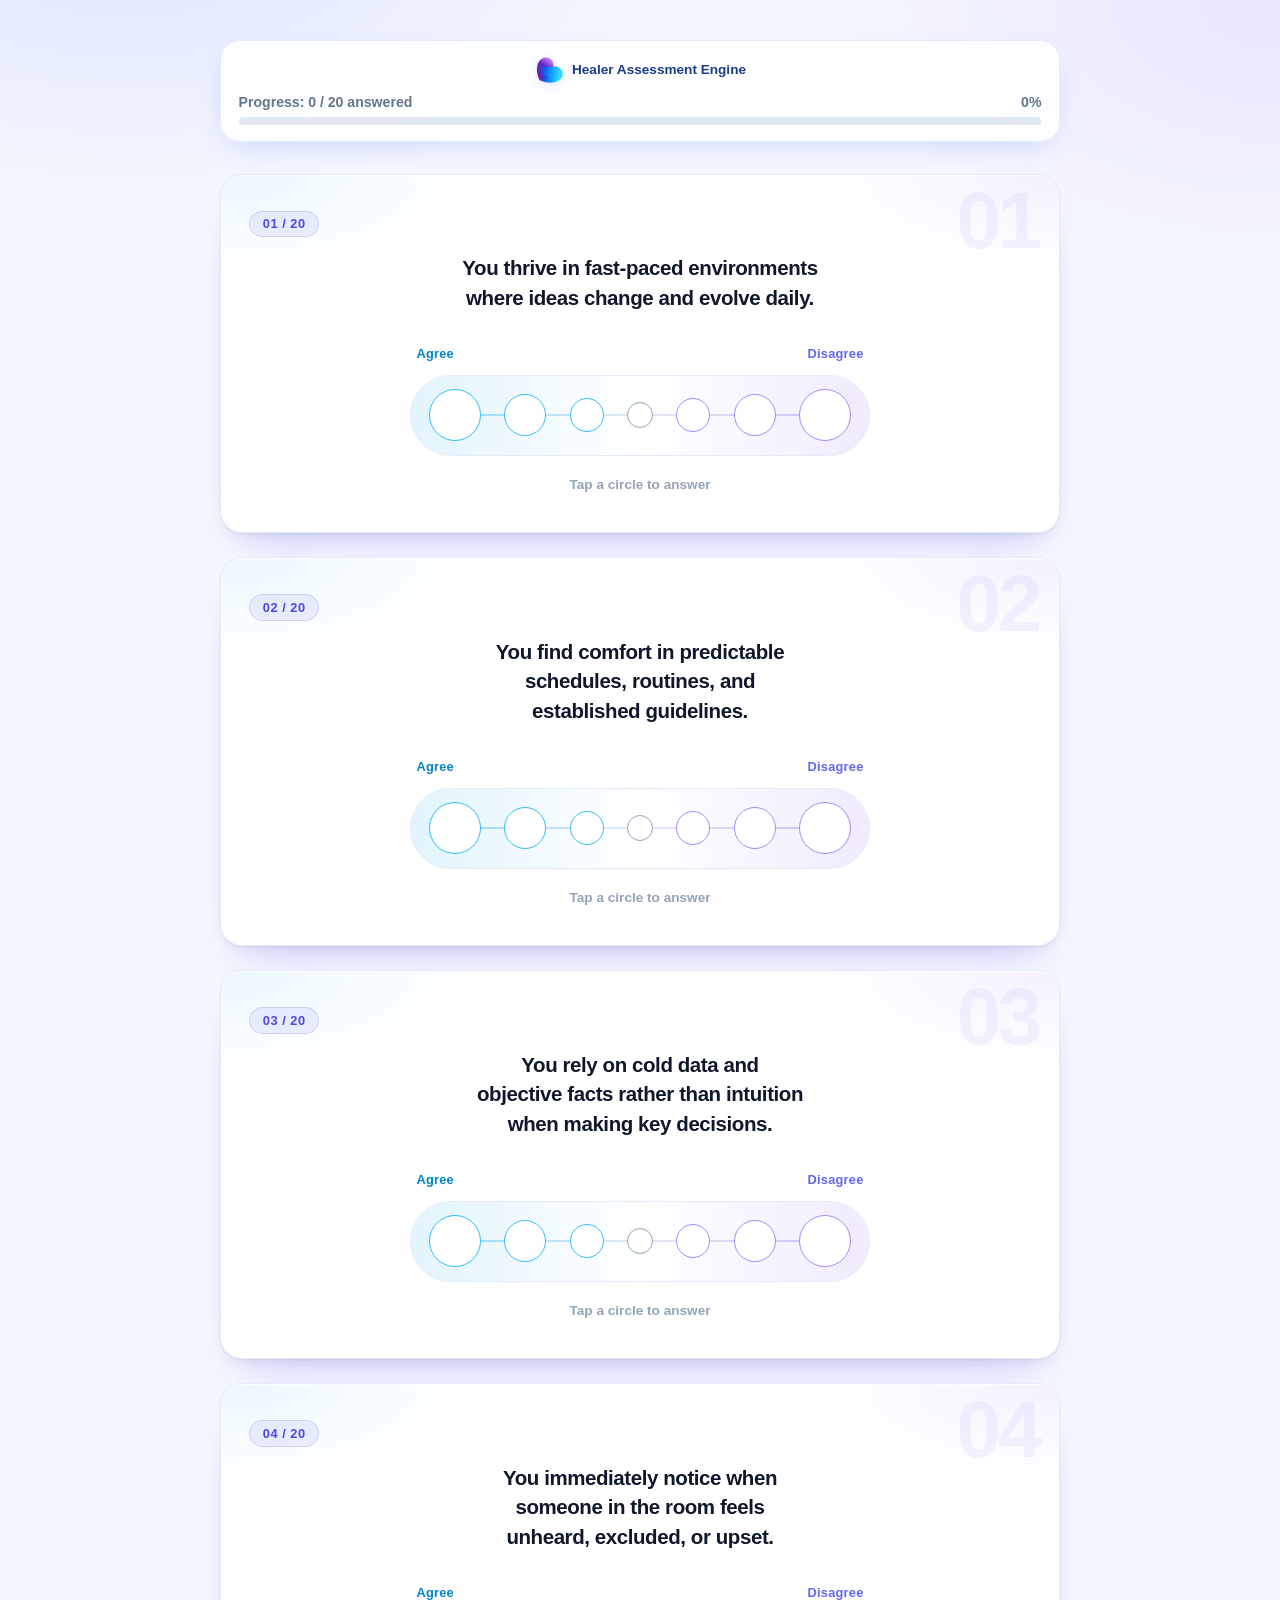
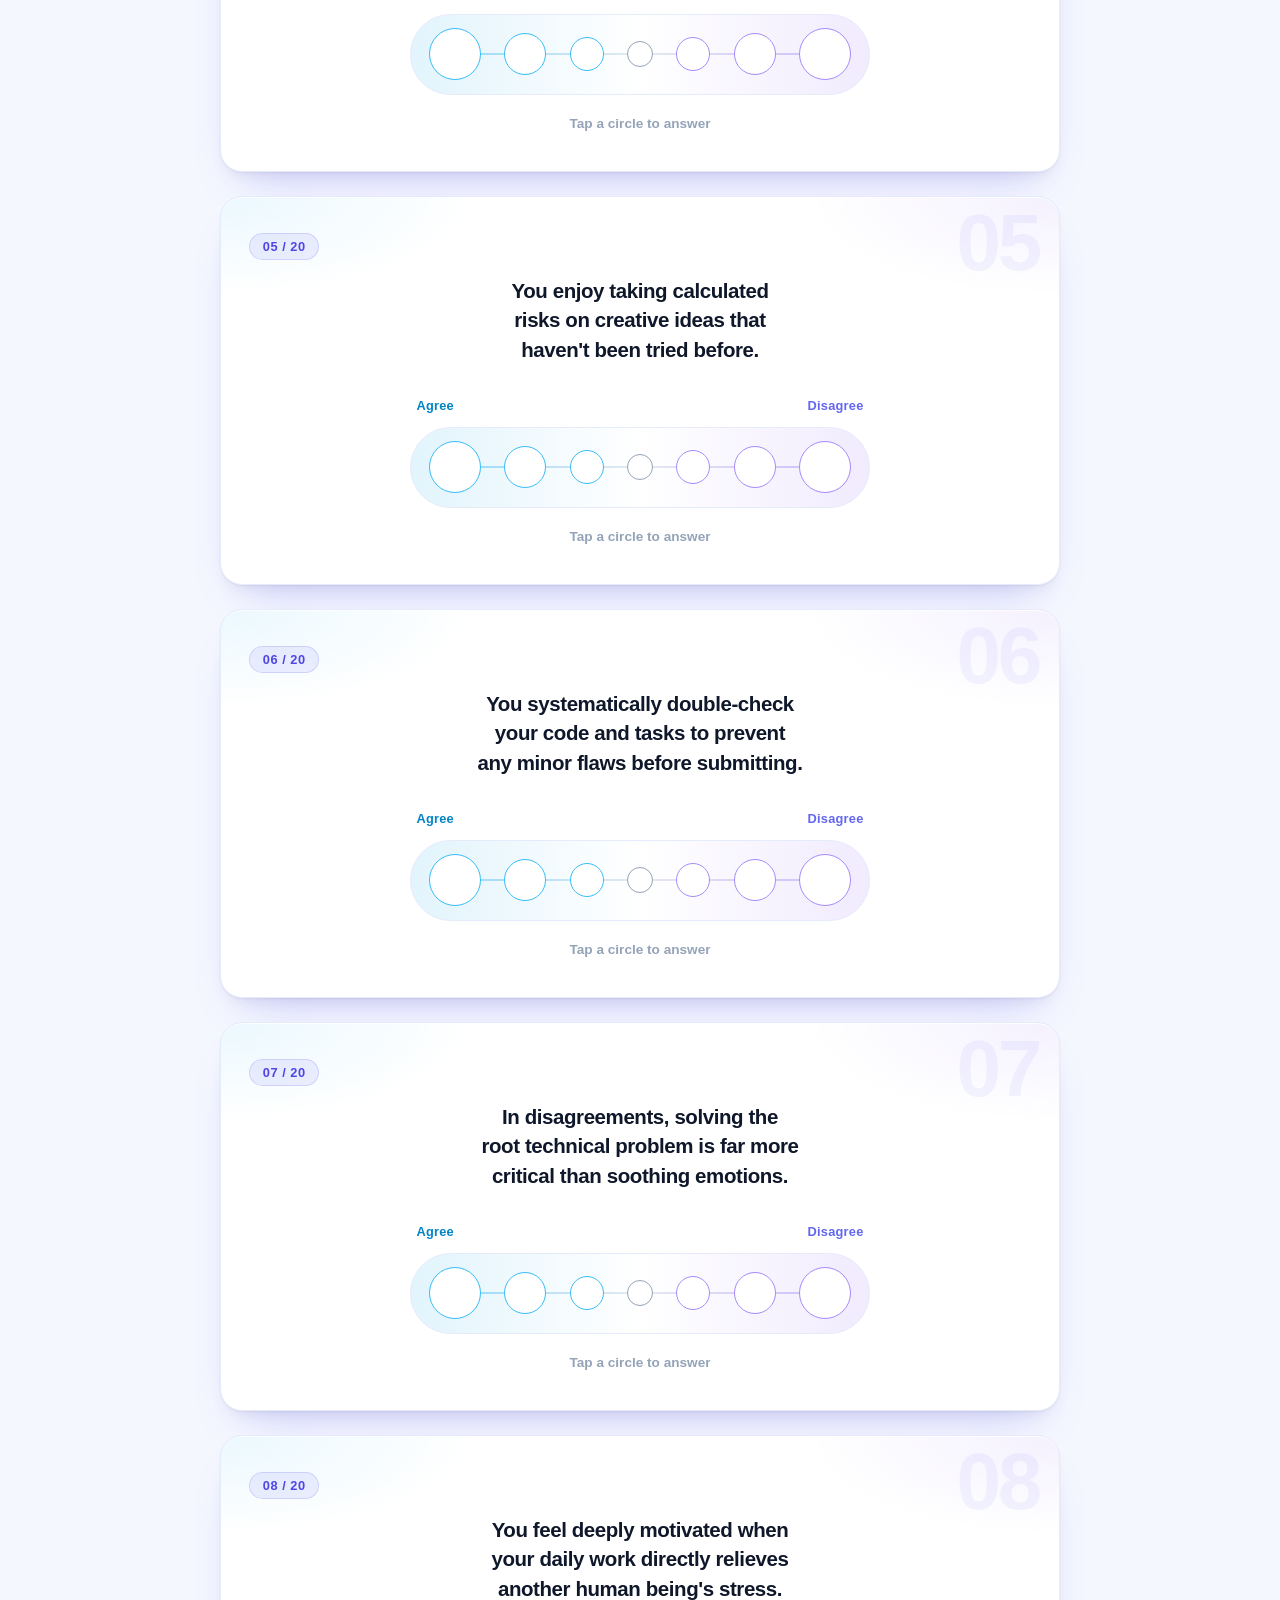
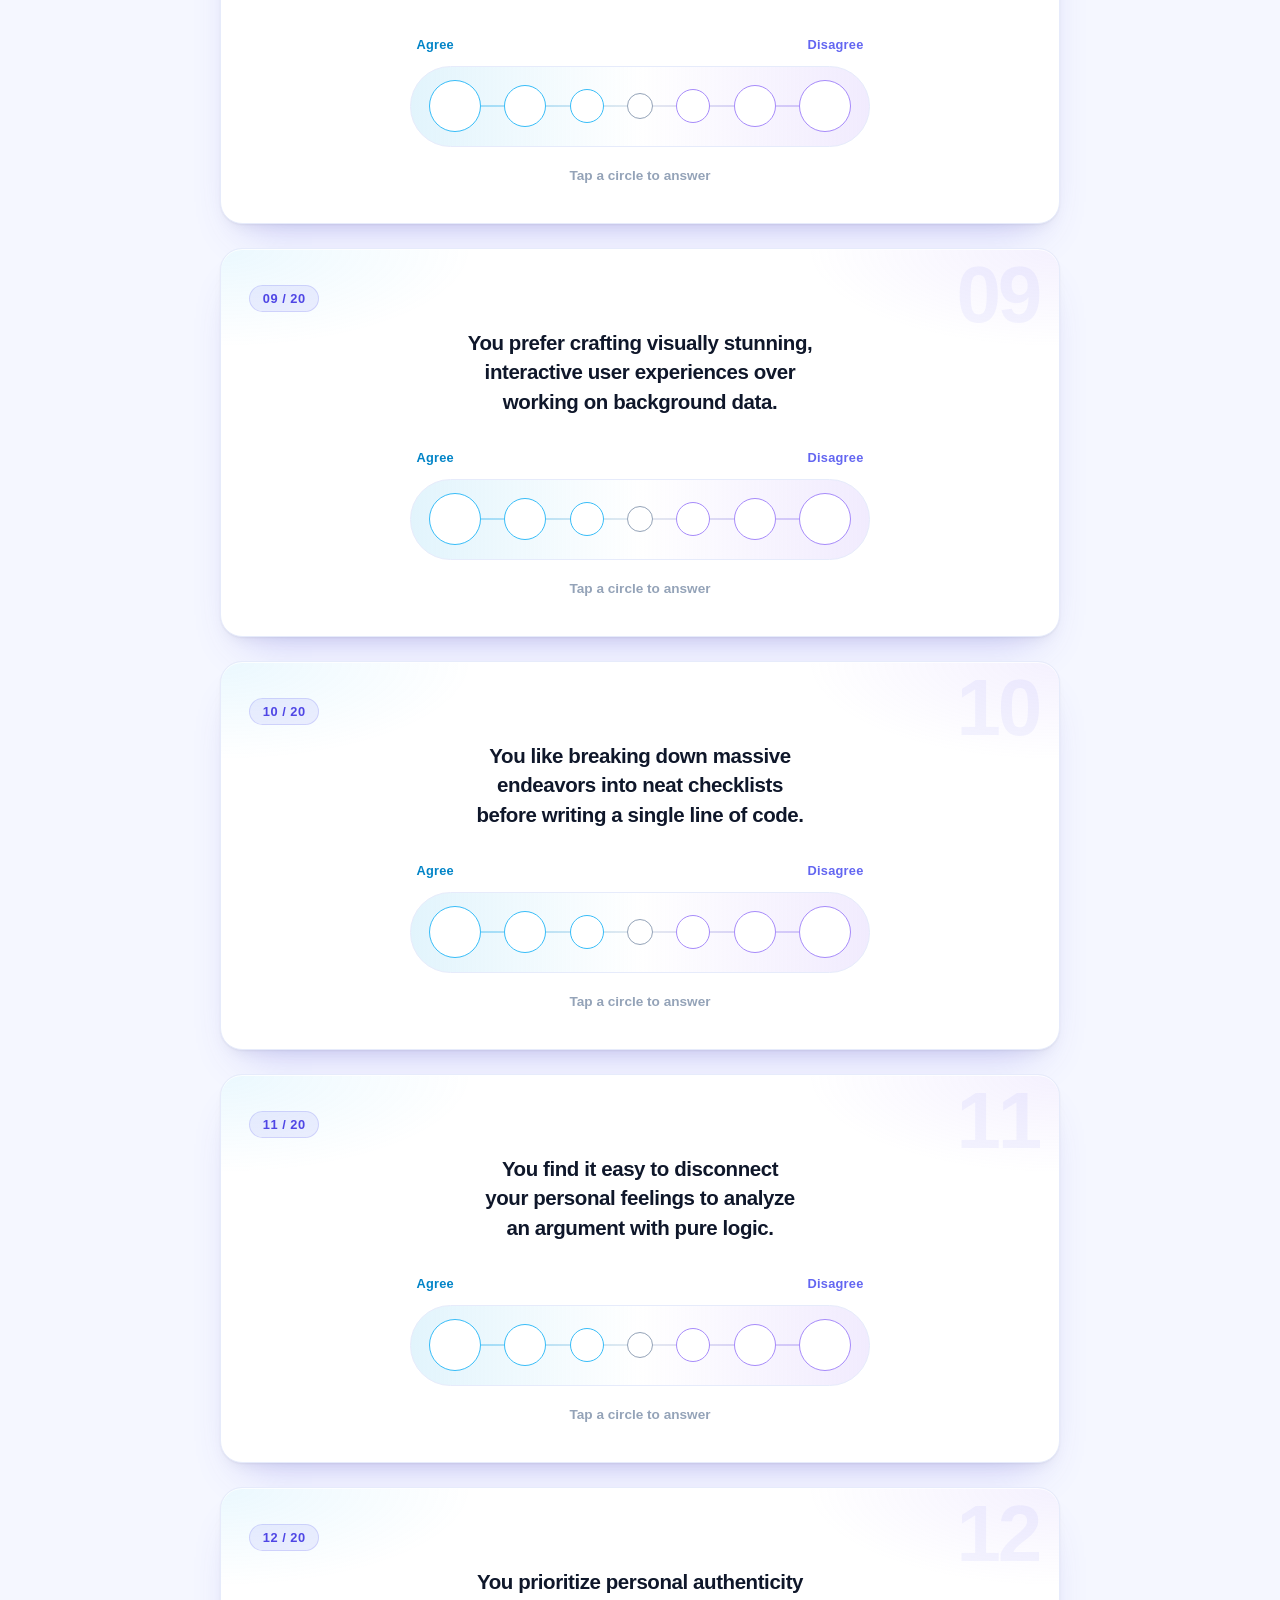
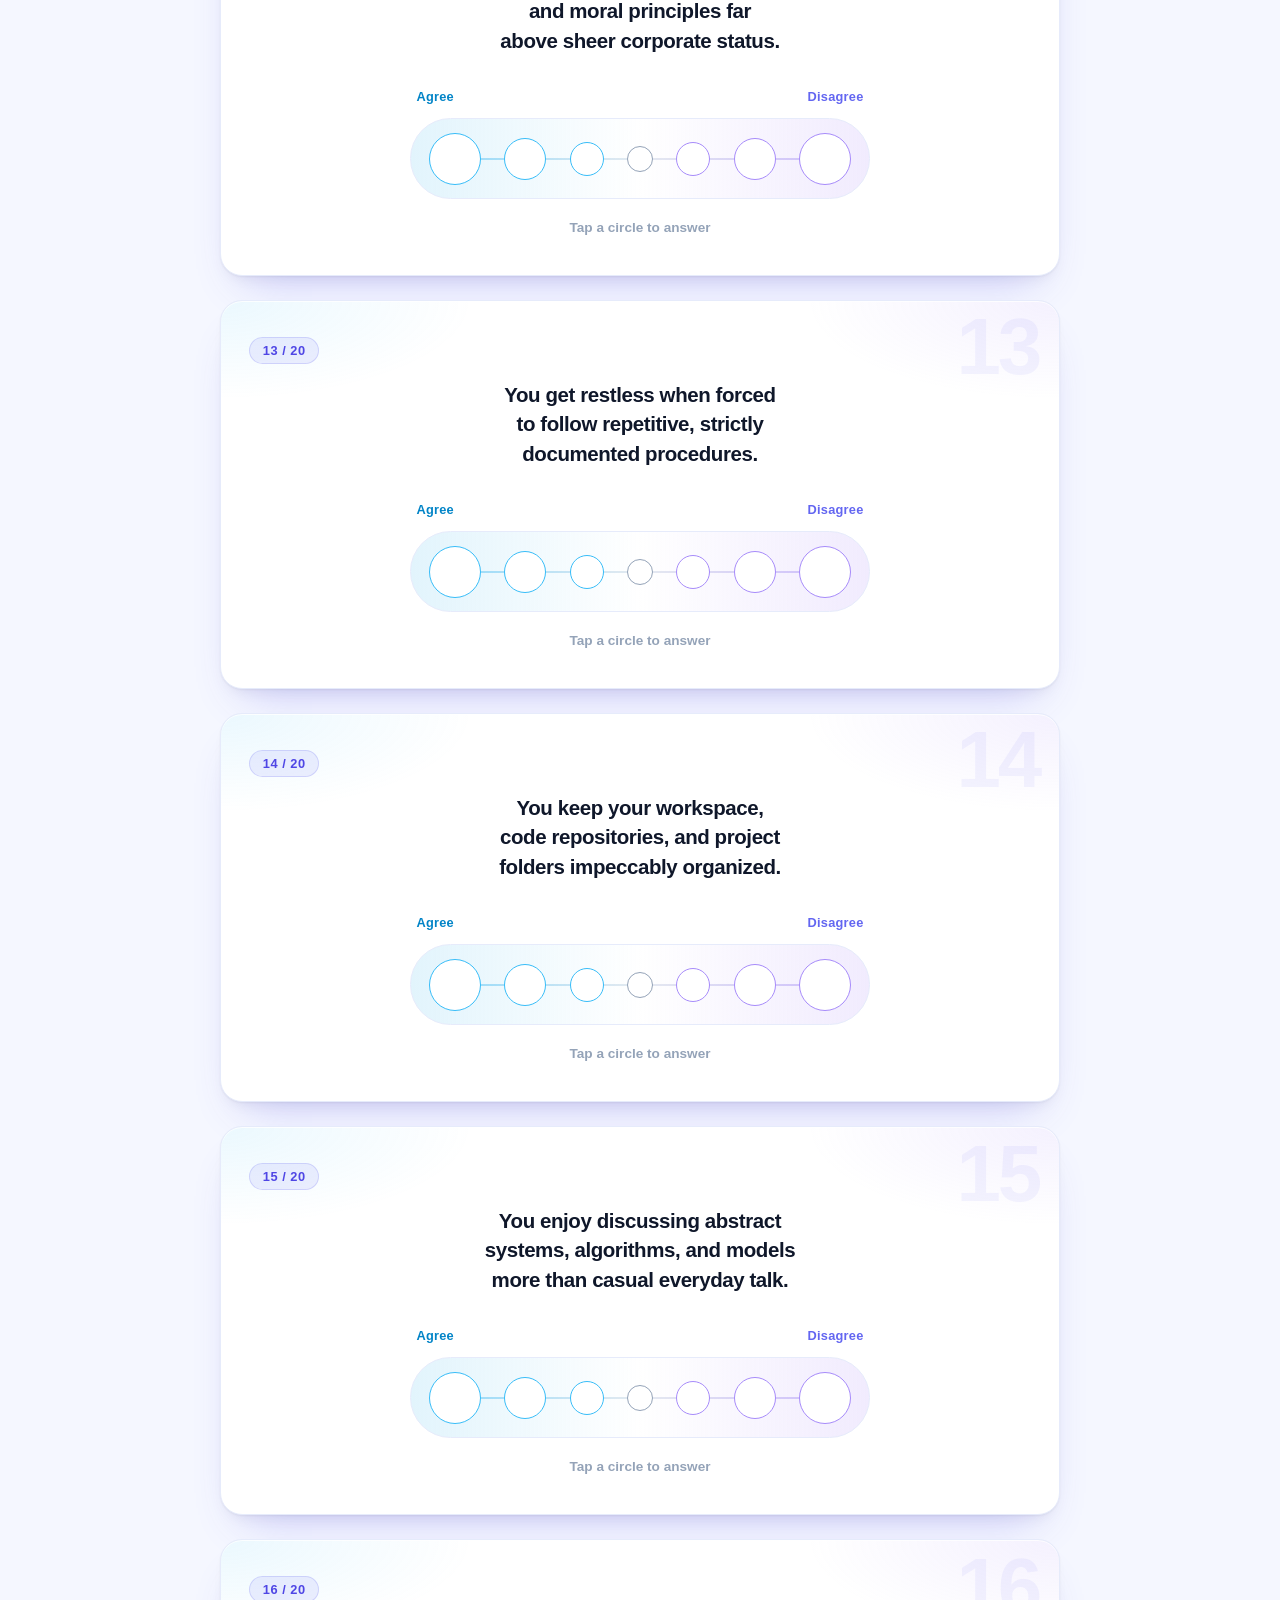
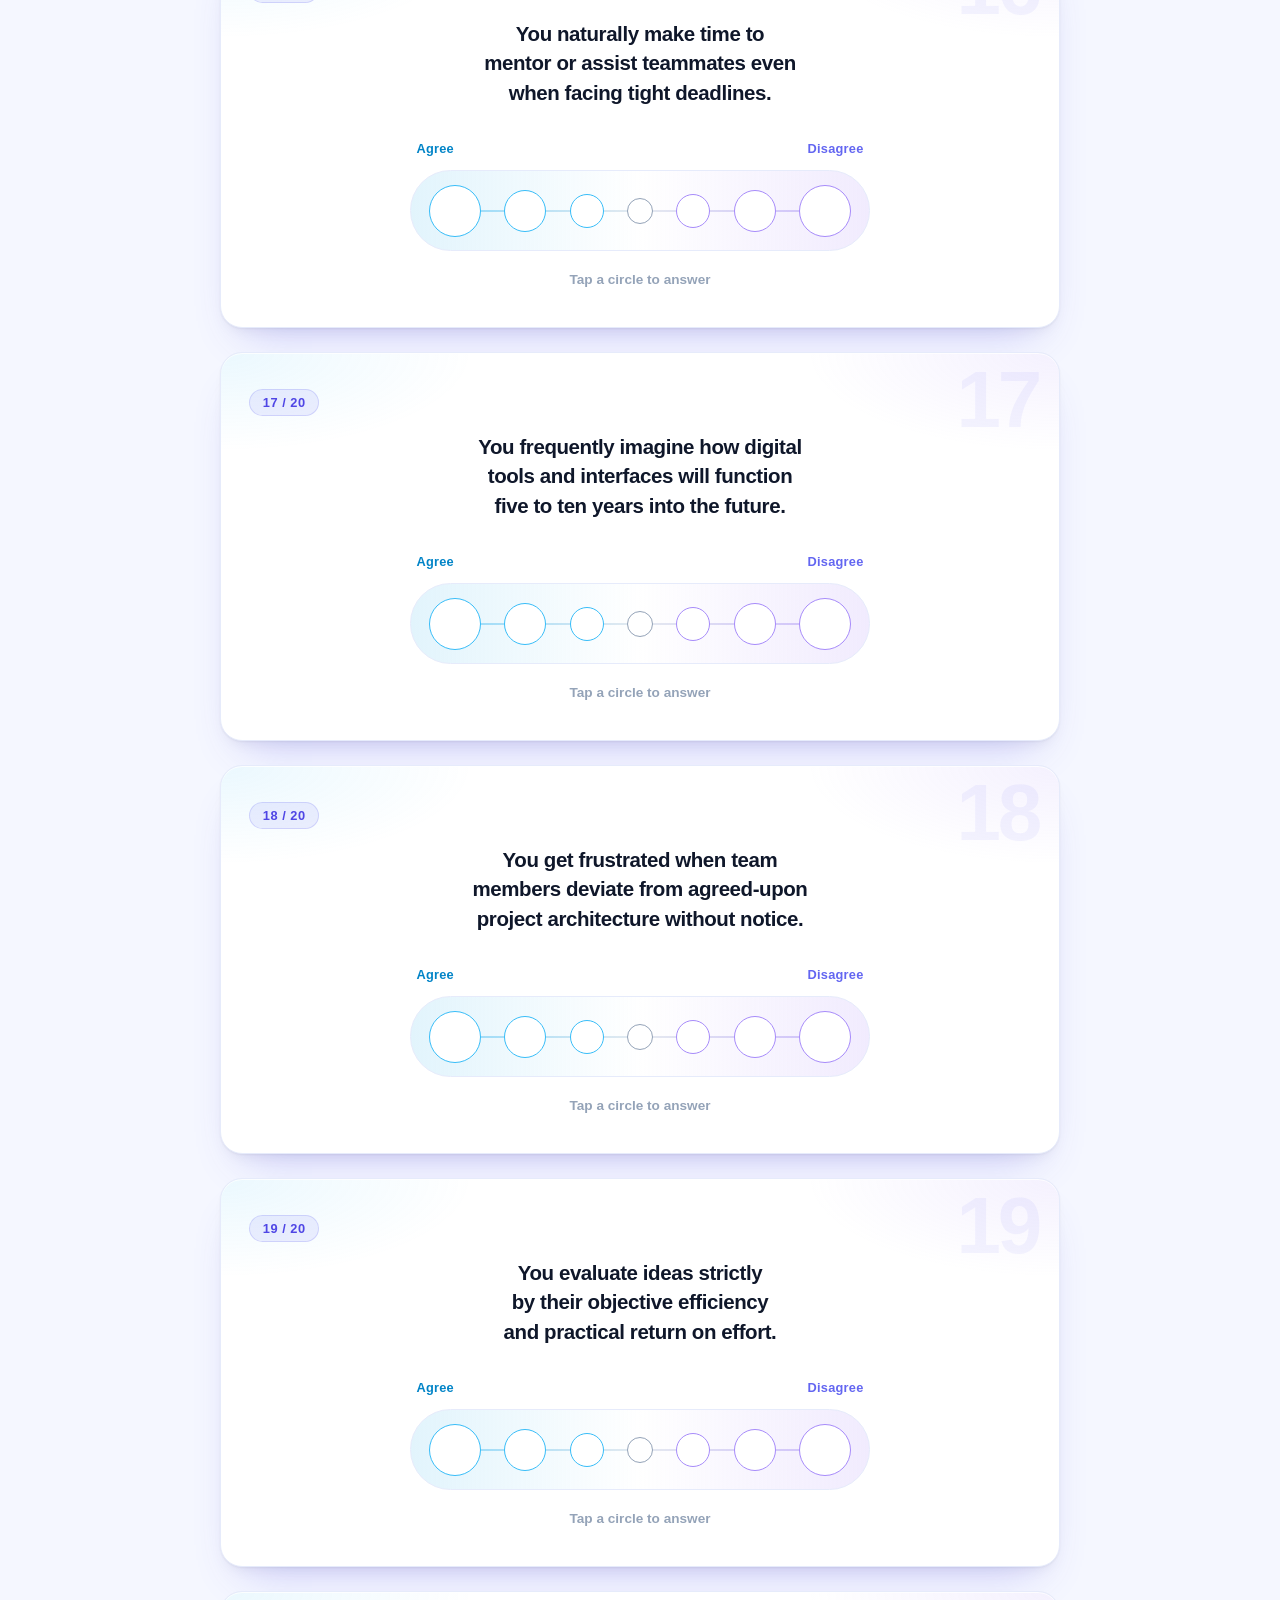
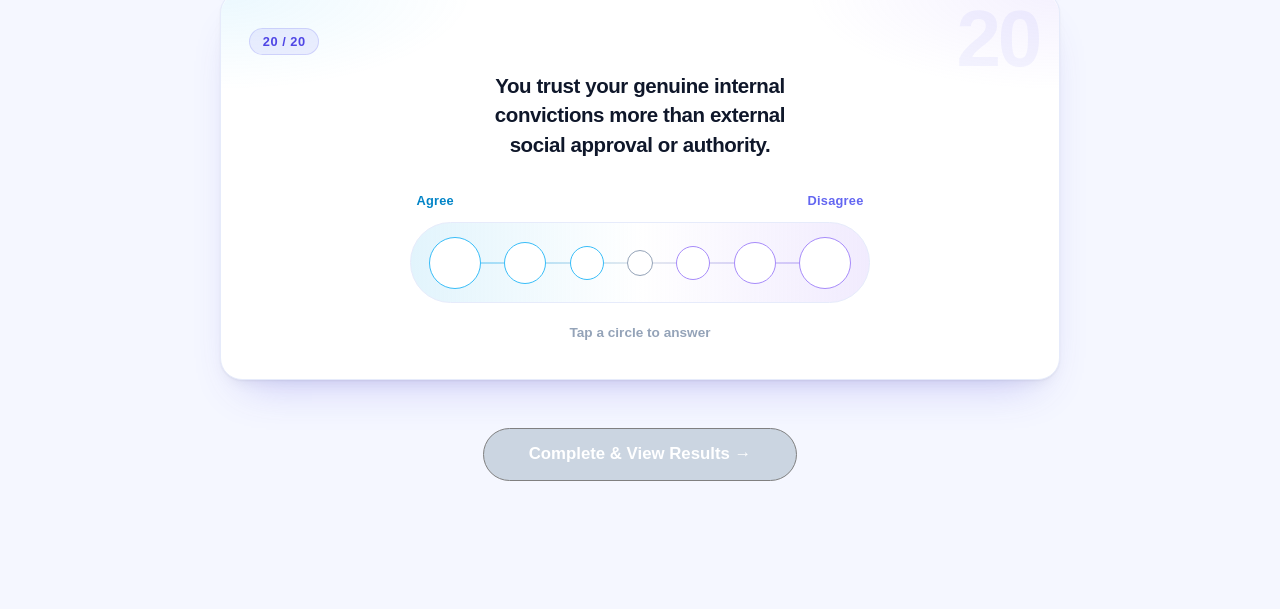
==== personality-test.html @ e291e3f1 "fix: make phase cards responsive on mobile and tablet viewports" ====
<!DOCTYPE html>
<html lang="en">

<head>
  <meta charset="UTF-8" />
  <meta name="viewport" content="width=device-width, initial-scale=1.0" />
  <title>Healer | Personality Assessment Test</title>
  <link rel="stylesheet" href="style.css" />
</head>

<body>

  <!-- ================= QUIZ SCREEN ================= -->
  <main id="quizScreen" class="quiz-container">

    <!-- Sticky Progress Header -->
    <header class="quiz-header">
      <div class="quiz-brand-mini">
        <img src="./images/healer-logo.webp" alt="Healer Logo" class="brand-logo-small" />
        <span>Healer Assessment Engine</span>
      </div>
      <div class="progress-info">
        <span id="progressText">Progress: 0 / 20 answered</span>
        <span id="progressPercent">0%</span>
      </div>
      <div class="progress-bar-track">
        <div id="progressBarFill" class="progress-bar-fill"></div>
      </div>
    </header>

    <!-- Dynamic 20 Questions Container -->
    <section id="questionsContainer" class="questions-list"></section>

    <!-- Submit Action -->
    <div class="quiz-footer">
      <button id="submitQuizBtn" class="btn-start-gradient" disabled>Complete & View Results &rarr;</button>
    </div>
  </main>

  <!-- ================= RESULTS SCREEN ================= -->
  <section id="resultsScreen" class="results-container" style="display: none;">
    <header class="results-header">
      <img src="./images/healer-logo.webp" alt="Healer Logo" class="brand-logo-small" style="margin: 0 auto 0.8rem;" />
      <span class="step-badge">Assessment Complete</span>
      <h1 id="resultTypeTitle" class="result-title">The Innovative Architect</h1>
      <p id="resultTypeTagline" class="result-tagline">Creative, fast-learning, and driven to design innovative digital
        solutions.</p>
    </header>

    <!-- Trait Breakdown Sliders -->
    <div class="results-card">
      <h3 class="card-heading">Core Traits Breakdown</h3>
      <div id="traitsList" class="traits-container"></div>
    </div>

    <!-- Strengths & Weaknesses 2-Column Grid -->
    <div class="profile-grid">
      <div class="results-card">
        <h3 class="card-heading text-success">Key Strengths</h3>
        <ul id="strengthsList" class="detail-list"></ul>
      </div>
      <div class="results-card">
        <h3 class="card-heading text-danger">Growth Areas & Blindspots</h3>
        <ul id="weaknessesList" class="detail-list"></ul>
      </div>
    </div>

    <!-- Career Matches -->
    <div class="results-card highlight-card">
      <h3 class="card-heading">Recommended Careers & Roles</h3>
      <p class="section-desc">Positions where your cognitive style provides the highest competitive advantage:</p>
      <div id="careersGrid" class="careers-grid"></div>
    </div>

    <div class="results-actions">
      <a href="index.html" class="btn-secondary">Take Assessment Again</a>
    </div>
  </section>

  <script src="script.js"></script>
</body>

</html>
---- style.css ----
/* ========================================================
   HEALER PERSONALITY BLUEPRINT - COMPLETE STYLESHEET
   Supports: index.html & personality-test.html
   ======================================================== */

:root {
  /* Exact first two gradient lines from your previous project */
  --primary-gradient: linear-gradient(90deg, #101A31, #3375DB);
  --accent-gradient: linear-gradient(90deg, #7C63F6, #3b82f6);

  /* Hover & Text Tokens */
  --hover-blue: #1d4ed8;
  --text-main: #0f172a;
  --text-body: #475569;
  --text-muted: #64748b;
  --border-light: #e2e8f0;

  /* Background & Accents */
  --body-gradient: linear-gradient(145deg, #edf2fe 0%, #f7f9ff 45%, #e9f0fe 100%);
  --button-gradient: linear-gradient(135deg, #2563eb 0%, #1d4ed8 100%);
  --agree-accent: #0284c7;
  --disagree-accent: #6366f1;
  --neutral-accent: #475569;
}

/* ================= RESET & GLOBAL STYLES ================= */
* {
  box-sizing: border-box;
  margin: 0;
  padding: 0;
  font-family: -apple-system, BlinkMacSystemFont, "Segoe UI", Roboto, Helvetica, Arial, sans-serif;
}

body {
  min-height: 100vh;
  background: var(--body-gradient);
  background-attachment: fixed;
  color: var(--text-main);
  padding: 2.5rem 1rem 5rem;
  overflow-x: hidden;
}

/* ================= BRAND LOGO ORBS & LABELS ================= */
.brand-header {
  margin-bottom: 1.2rem;
  display: flex;
  flex-direction: column;
  align-items: center;
}

/* ================= BRAND LOGO IMAGES ================= */
.brand-logo {
  width: 55px;
  height: 55px;
  max-width: 55px;
  max-height: 55px;
  object-fit: contain;
  display: block;
  margin: 0 auto 0.6rem;
  filter: drop-shadow(0 4px 10px rgba(37, 99, 235, 0.2));
}

.brand-logo-small {
  width: 30px;
  height: 30px;
  max-width: 30px;
  max-height: 30px;
  object-fit: contain;
  display: block;
  filter: drop-shadow(0 2px 6px rgba(37, 99, 235, 0.15));
}

.brand-title {
  font-size: 25px;
  font-weight: 700;
  color: #706CF6;
  letter-spacing: -0.02em;
  margin-bottom: 0.3rem;
}

.kicker-divider {
  display: flex;
  align-items: center;
  justify-content: center;
  gap: 0.8rem;
  width: 100%;
  max-width: 340px;
}

.kicker-divider .line {
  height: 1px;
  flex: 1;
  background: #cbd5e1;
}

.kicker-text {
  font-size: 13px;
  font-weight: 500;
  letter-spacing: 0.12em;
  color: var(--text-muted);
}

.step-badge {
  font-size: 0.72rem;
  font-weight: 600;
  color: var(--primary-blue);
  background: #eff6ff;
  padding: 0.25rem 0.65rem;
  border-radius: 999px;
  border: 1px solid #dbeafe;
  text-transform: uppercase;
}

/* ================= 1. INDEX.HTML - HERO SECTION ================= */
.hero-container {
  max-width: 920px;
  margin: 0 auto;
  text-align: center;
}

.hero-heading {
  font-size: clamp(2rem, 3.8vw, 3.2rem);
  font-weight: 700;
  letter-spacing: -0.025em;
  line-height: 1.2;
  margin: 1rem 0 0.8rem;
  margin-top: 50px;
  /* Applies #101A31 to #3375DB text gradient */
  background: var(--primary-gradient);
  -webkit-background-clip: text;
  background-clip: text;
  -webkit-text-fill-color: transparent;
}

.hero-subtitle {
  font-size: 20px;
  color: var(--text-muted);
  max-width: 660px;
  margin: 0 auto 3rem;
  line-height: 1.6;
}

/* ================= 1. INDEX.HTML - PHASE 1, 2, 3 CARDS (PREMIUM) ================= */
.steps-grid {
  display: grid;
  /* Automatically fits 3 on laptop, 2 on tablet, and 1 on mobile */
  grid-template-columns: repeat(auto-fit, minmax(260px, 1fr));
  gap: 1.5rem;
  text-align: left;
  margin-bottom: 3.5rem;
}

.step-card {
  --a1: #38bdf8;
  --a2: #2563eb;
  --glow: 37, 99, 235;
  position: relative;
  overflow: hidden;
  background:
    radial-gradient(260px 120px at 0% 0%, rgba(var(--glow), .09), transparent 70%),
    #ffffff;
  border: 1px solid #e6ebfb;
  border-radius: 22px;
  padding: 1.9rem 1.6rem 1.8rem;
  box-shadow:
    inset 0 1px 0 rgba(255, 255, 255, .8),
    0 1px 2px rgba(15, 23, 42, .05),
    0 18px 36px -22px rgba(var(--glow), .45);
  transition: transform .35s ease, box-shadow .35s ease, border-color .35s ease;
}

.step-card:nth-child(2) {
  --a1: #6366f1;
  --a2: #7c3aed;
  --glow: 99, 102, 241;
}

.step-card:nth-child(3) {
  --a1: #7c3aed;
  --a2: #06b6d4;
  --glow: 124, 58, 237;
}

.step-card:hover {
  transform: translateY(-6px);
  box-shadow:
    inset 0 1px 0 rgba(255, 255, 255, .8),
    0 2px 4px rgba(15, 23, 42, .05),
    0 28px 48px -22px rgba(var(--glow), .55);
}

.step-header {
  display: flex;
  align-items: center;
  justify-content: space-between;
  margin-bottom: 1.5rem;
}

.step-card .step-badge {
  color: var(--a2);
  background: rgba(var(--glow), .08);
  border: 1px solid rgba(var(--glow), .2);
  letter-spacing: .06em;
}

.step-icon {
  width: 42px;
  height: 42px;
  border-radius: 13px;
  display: grid;
  place-items: center;
  color: #fff;
  background: linear-gradient(135deg, var(--a1), var(--a2));
  box-shadow: 0 10px 18px -8px rgba(var(--glow), .65);
}

.step-icon svg {
  width: 20px;
  height: 20px;
  fill: none;
  stroke: currentColor;
  stroke-width: 1.9;
  stroke-linecap: round;
  stroke-linejoin: round;
}

.step-card h3 {
  font-size: 1.2rem;
  font-weight: 700;
  letter-spacing: -.02em;
  color: #0f172a;
  margin-bottom: .55rem;
}

.step-card p {
  font-size: .92rem;
  color: var(--text-muted);
  line-height: 1.6;
  max-width: 28ch;
}

@media (prefers-reduced-motion: reduce) {
  .step-card {
    transition: none;
  }
}

/* ========================================================
   RESPONSIVE FIX FOR PHASE CARDS ON MOBILE & TABLETS
   ======================================================== */
@media (max-width: 768px) {
  .steps-grid {
    grid-template-columns: 1fr;
    /* Stacks cards into 1 clean vertical column */
    gap: 1.25rem;
    margin-bottom: 2.5rem;
  }

  .step-card {
    padding: 1.5rem 1.4rem;
    border-radius: 18px;
  }

  .step-card p {
    max-width: 100%;
    /* Removes the narrow 28ch limit so text wraps naturally */
    font-size: 0.9rem;
  }
}

/* ================= 1. INDEX.HTML - NAME INPUT & START BUTTON ================= */
.input-action-card {
  max-width: 420px;
  margin: 0 auto;
  display: flex;
  flex-direction: column;
  align-items: center;
  gap: 0.85rem;
}

.input-label {
  font-size: 15px;
  font-weight: 600;
  letter-spacing: 0.08em;
  color: #8B5CF6;
  text-transform: uppercase;
}

.name-input {
  width: 100%;
  padding: 0.85rem 1.4rem;
  font-size: 1rem;
  color: #0f172a;
  background: #F9F9FF;
  border: 2px solid #E2E8F0;
  border-radius: 18px;
  text-align: center;
  outline: none;
  transition: all 0.2s ease;
  box-shadow: 0 2px 8px rgba(0, 0, 0, 0.02);
}

.name-input:focus {
  border-color: rgb(19, 148, 253);
  background: #ffffff;
  box-shadow: 0 0 0 3px rgba(37, 99, 235, 0.15);
}

/* ================= COMMON BUTTON STYLES ================= */
.btn-start-gradient {
  background: var(--accent-gradient);
  color: #ffffff;
  border: 1px solid gray;
  border-radius: 999px;
  padding: 0.95rem 2.8rem;
  font-size: 1.05rem;
  font-weight: 700;
  cursor: pointer;
  box-shadow: 0 4px 16px rgba(37, 99, 235, 0.3);
  transition: all 0.2s ease;
}

.btn-start-gradient:hover:not(:disabled) {
  transform: translateY(-2px);
  box-shadow: 0 8px 22px rgba(37, 99, 235, 0.4);
}

.btn-start-gradient:disabled {
  background: #cbd5e1;
  cursor: not-allowed;
  box-shadow: none;
}

.btn-secondary {
  display: inline-block;
  text-decoration: none;
  background: transparent;
  border: 2px solid #cbd5e1;
  color: var(--text-muted);
  border-radius: 999px;
  padding: 0.8rem 2.2rem;
  font-size: 0.95rem;
  font-weight: 600;
  cursor: pointer;
  transition: all 0.2s ease;
}

.btn-secondary:hover {
  border-color: var(--text-main);
  color: var(--text-main);
}

/* ================= 2. PERSONALITY-TEST.HTML - QUIZ VIEW ================= */
body {
  background:
    radial-gradient(900px 500px at 10% -10%, rgba(99, 140, 255, .16), transparent 60%),
    radial-gradient(800px 500px at 100% 0%, rgba(167, 139, 250, .16), transparent 55%),
    #f5f7ff;
  background-attachment: fixed;
}

.quiz-container {
  max-width: 840px;
  margin: 0 auto;
}

/* floating progress bar */
.quiz-header {
  position: sticky;
  top: 10px;
  z-index: 20;
  padding: .85rem 1.1rem 1rem;
  background: rgba(255, 255, 255, .85);
  backdrop-filter: blur(14px);
  -webkit-backdrop-filter: blur(14px);
  border: 1px solid #e6ebfb;
  border-radius: 20px;
  box-shadow: 0 10px 30px -12px rgba(37, 99, 235, .28);
}

.quiz-brand-mini {
  display: flex;
  align-items: center;
  justify-content: center;
  gap: .5rem;
  font-size: .85rem;
  font-weight: 700;
  color: #1e3a8a;
  margin-bottom: .6rem;
}

.progress-info {
  display: flex;
  justify-content: space-between;
  font-size: .88rem;
  font-weight: 600;
  color: var(--text-muted);
  margin-bottom: .4rem;
}

.progress-bar-track {
  width: 100%;
  height: 8px;
  background: #e2e8f0;
  border-radius: 999px;
  overflow: hidden;
}

.progress-bar-fill {
  height: 100%;
  width: 0%;
  background: linear-gradient(90deg, #38bdf8, #6366f1, #a78bfa);
  transition: width .3s ease;
}

.questions-list {
  display: flex;
  flex-direction: column;
  gap: 1.5rem;
  margin: 2rem 0;
  counter-reset: qn;
}

/* ---------- question card ---------- */
.question-item {
  counter-increment: qn;
  position: relative;
  background:
    radial-gradient(360px 140px at 0% 0%, rgba(56, 189, 248, .10), transparent 70%),
    radial-gradient(360px 140px at 100% 0%, rgba(167, 139, 250, .12), transparent 70%),
    #fff;
  border: 1px solid #e6ebfb;
  border-radius: 22px;
  padding: 2.25rem 1.75rem 2rem;
  box-shadow:
    inset 0 1px 0 rgba(255, 255, 255, .8),
    0 1px 2px rgba(15, 23, 42, .05),
    0 8px 16px -8px rgba(15, 23, 42, .08),
    0 24px 44px -24px rgba(79, 70, 229, .32);
  transition: border-color .3s, box-shadow .3s;
  animation: cardIn .5s ease backwards;
  animation-delay: calc(var(--i, 0) * 50ms);
}

@keyframes cardIn {
  from {
    opacity: 0;
    transform: translateY(14px);
  }

  to {
    opacity: 1;
    transform: translateY(0);
  }
}

.question-item>* {
  position: relative;
  z-index: 1;
}

/* big number on the right */
.question-item::after {
  content: counter(qn, decimal-leading-zero);
  position: absolute;
  right: 1.25rem;
  top: .4rem;
  font-size: 5rem;
  font-weight: 800;
  letter-spacing: -.04em;
  line-height: 1;
  color: rgba(99, 102, 241, .07);
  pointer-events: none;
  z-index: 0;
  transition: color .3s;
}

/* answered: full border + big number change colour */
.question-item.answered {
  border-color: #8b9cf0;
  box-shadow:
    inset 0 1px 0 rgba(255, 255, 255, .8),
    0 0 0 4px rgba(99, 102, 241, .08),
    0 8px 16px -8px rgba(15, 23, 42, .08),
    0 24px 44px -24px rgba(79, 70, 229, .45);
}

.question-item.answered::after {
  color: rgba(99, 102, 241, .3);
}

.q-top {
  display: flex;
  align-items: center;
  margin-bottom: 1rem;
}

.q-num {
  font-size: .8rem;
  font-weight: 600;
  letter-spacing: .04em;
  color: #4f46e5;
  background: rgba(99, 102, 241, .10);
  border: 1px solid rgba(99, 102, 241, .2);
  padding: .3rem .8rem;
  border-radius: 999px;
}

.q-num b {
  font-weight: 800;
}

.statement-text {
  font-size: 1.28rem;
  font-weight: 650;
  letter-spacing: -.02em;
  line-height: 1.45;
  text-align: center;
  color: #0f172a;
  max-width: 32ch;
  margin: 0 auto 2.1rem;
  text-wrap: balance;
}

/* ---------- scale ---------- */
.rating-spectrum-wrapper {
  display: flex;
  flex-direction: column;
  align-items: center;
  gap: .85rem;
  width: 100%;
  max-width: 460px;
  margin: 0 auto;
}

.spectrum-labels {
  display: flex;
  justify-content: space-between;
  width: 100%;
  padding: 0 .4rem;
  font-size: .8rem;
  font-weight: 700;
  letter-spacing: .02em;
}

.lbl-agree {
  color: var(--agree-accent);
}

.lbl-disagree {
  color: var(--disagree-accent);
}

.spectrum-track {
  --s3: 52px;
  --s2: 42px;
  --s1: 34px;
  --s0: 26px;
  position: relative;
  width: 100%;
  display: flex;
  align-items: center;
  justify-content: space-between;
  padding: .85rem 1.1rem;
  border-radius: 999px;
  background: linear-gradient(90deg, rgba(14, 165, 233, .12), rgba(255, 255, 255, .8) 50%, rgba(139, 92, 246, .12));
  border: 1px solid #e6ebfb;
}

.spectrum-track::before {
  content: "";
  position: absolute;
  left: 1.6rem;
  right: 1.6rem;
  top: 50%;
  height: 2px;
  transform: translateY(-50%);
  border-radius: 2px;
  background: linear-gradient(90deg, #38bdf8, #cbd5e1 50%, #a78bfa);
  opacity: .5;
}

/* ---------- circles ---------- */
.rating-chip {
  --ring: #94a3b8;
  --f1: #64748b;
  --f2: #475569;
  --glow: 100, 116, 139;
  position: relative;
  z-index: 1;
  flex: none;
  display: grid;
  place-items: center;
  padding: 0;
  border-radius: 50%;
  border: 1.5px solid var(--ring);
  background: #fff;
  cursor: pointer;
  touch-action: manipulation;
  -webkit-tap-highlight-color: transparent;
  transition: transform .25s cubic-bezier(.3, 1.4, .5, 1), box-shadow .25s, border-color .25s;
}

.rating-chip.chip-agree {
  --ring: #38bdf8;
  --f1: #0ea5e9;
  --f2: #2563eb;
  --glow: 14, 165, 233;
}

.rating-chip.chip-disagree {
  --ring: #a78bfa;
  --f1: #8b5cf6;
  --f2: #6d28d9;
  --glow: 139, 92, 246;
}

.rating-chip[data-level="3"] {
  width: var(--s3);
  height: var(--s3);
}

.rating-chip[data-level="2"] {
  width: var(--s2);
  height: var(--s2);
}

.rating-chip[data-level="1"] {
  width: var(--s1);
  height: var(--s1);
}

.rating-chip[data-level="0"] {
  width: var(--s0);
  height: var(--s0);
}

@media (hover: hover) {
  .rating-chip:hover:not(.active) {
    transform: scale(1.06);
    box-shadow: 0 0 0 4px rgba(var(--glow), .12);
  }
}

.rating-chip:active {
  transform: scale(.95);
}

/* colour fill layer */
.rating-chip::before {
  content: "";
  position: absolute;
  inset: -1.5px;
  border-radius: 50%;
  background: linear-gradient(135deg, var(--f1), var(--f2));
  opacity: 0;
  transform: scale(.4);
  transition: transform .3s cubic-bezier(.3, 1.4, .5, 1), opacity .2s;
}

.rating-chip.active {
  border-color: transparent;
  transform: scale(1.08);
  box-shadow:
    0 0 0 3px #fff,
    0 0 0 5px rgba(var(--glow), .55),
    0 10px 20px -4px rgba(var(--glow), .5);
}

.rating-chip.active::before {
  opacity: 1;
  transform: scale(1);
}

/* tick inside the chosen circle */
.chip-core {
  position: relative;
  z-index: 1;
  width: 42%;
  height: 22%;
  margin-top: -10%;
  border-left: 2.5px solid #fff;
  border-bottom: 2.5px solid #fff;
  transform: rotate(-45deg) scale(0);
  transition: transform .25s cubic-bezier(.3, 1.5, .5, 1);
}

.rating-chip.active .chip-core {
  transform: rotate(-45deg) scale(1);
}

.rating-chip:focus-visible {
  outline: 3px solid #7c3aed;
  outline-offset: 3px;
}

/* answer pill */
.scale-readout {
  min-height: 1.9rem;
  display: flex;
  align-items: center;
  padding: 0 .95rem;
  border-radius: 999px;
  font-size: .85rem;
  font-weight: 700;
  color: #94a3b8;
  transition: color .2s, background .2s;
}

.scale-readout[data-tone="agree"] {
  color: var(--agree-accent);
  background: rgba(14, 165, 233, .12);
}

.scale-readout[data-tone="disagree"] {
  color: var(--disagree-accent);
  background: rgba(139, 92, 246, .12);
}

.scale-readout[data-tone="neutral"] {
  color: var(--neutral-accent);
  background: rgba(100, 116, 139, .14);
}

.quiz-footer {
  text-align: center;
  margin: 3rem 0;
}

@media (prefers-reduced-motion: reduce) {

  .question-item,
  .rating-chip,
  .rating-chip::before,
  .chip-core {
    animation: none;
    transition: none;
  }
}

/* ================= 3. RESULTS DASHBOARD STYLES ================= */
.results-container {
  max-width: 860px;
  margin: 0 auto;
  animation: fadeIn .4s ease forwards;
}

@keyframes fadeIn {
  from {
    opacity: 0;
    transform: translateY(12px);
  }

  to {
    opacity: 1;
    transform: translateY(0);
  }
}

/* ---------- header ---------- */
.results-header {
  text-align: center;
  margin-bottom: 2.25rem;
}

.results-header .brand-logo-orb-small {
  width: 40px;
  height: 40px;
  margin: 0 auto .9rem;
  box-shadow: 0 10px 24px -6px rgba(99, 102, 241, .5);
}

.results-header .step-badge {
  color: #4f46e5;
  background: rgba(99, 102, 241, .10);
  border: 1px solid rgba(99, 102, 241, .2);
  letter-spacing: .06em;
}

.result-title {
  font-size: clamp(1.8rem, 5vw, 2.6rem);
  font-weight: 800;
  letter-spacing: -.03em;
  line-height: 1.15;
  margin: 1rem 0 .6rem;
  background: var(--primary-gradient);
  -webkit-background-clip: text;
  background-clip: text;
  -webkit-text-fill-color: transparent;
  text-wrap: balance;
}

.result-tagline {
  font-size: 1.05rem;
  line-height: 1.6;
  color: var(--text-muted);
  max-width: 560px;
  margin: 0 auto;
  text-wrap: balance;
}

/* ---------- cards ---------- */
.results-card {
  position: relative;
  background:
    radial-gradient(360px 140px at 0% 0%, rgba(56, 189, 248, .10), transparent 70%),
    radial-gradient(360px 140px at 100% 0%, rgba(167, 139, 250, .12), transparent 70%),
    #fff;
  border: 1px solid #e6ebfb;
  border-radius: 22px;
  padding: 2rem 1.75rem;
  margin-bottom: 1.5rem;
  box-shadow:
    inset 0 1px 0 rgba(255, 255, 255, .8),
    0 1px 2px rgba(15, 23, 42, .05),
    0 8px 16px -8px rgba(15, 23, 42, .08),
    0 24px 44px -24px rgba(79, 70, 229, .32);
}

.highlight-card {
  border-color: #c9d2f7;
}

.card-heading {
  display: flex;
  align-items: center;
  gap: .65rem;
  font-size: 1.15rem;
  font-weight: 700;
  letter-spacing: -.01em;
  color: #0f172a;
  margin-bottom: 1.3rem;
}

.card-heading::before {
  content: "";
  flex: none;
  width: 10px;
  height: 10px;
  border-radius: 50%;
  background: linear-gradient(135deg, #38bdf8, #8b5cf6);
  box-shadow: 0 0 0 4px rgba(99, 102, 241, .14);
}

.text-success {
  color: #047857;
}

.text-danger {
  color: #b45309;
}

.text-success::before {
  background: #10b981;
  box-shadow: 0 0 0 4px rgba(16, 185, 129, .16);
}

.text-danger::before {
  background: #f59e0b;
  box-shadow: 0 0 0 4px rgba(245, 158, 11, .18);
}

.section-desc {
  font-size: .95rem;
  line-height: 1.55;
  color: var(--text-muted);
  margin: -.4rem 0 1.25rem;
}

/* ---------- trait bars ---------- */
.trait-row {
  margin-bottom: 1.3rem;
}

.trait-row:last-child {
  margin-bottom: 0;
}

.trait-meta {
  display: flex;
  justify-content: space-between;
  align-items: baseline;
  font-weight: 600;
  font-size: .94rem;
  color: #0f172a;
  margin-bottom: .55rem;
}

.trait-meta span:last-child {
  color: #4f46e5;
  font-weight: 800;
}

.trait-track {
  width: 100%;
  height: 10px;
  background: #eef1fa;
  border-radius: 999px;
  overflow: hidden;
  box-shadow: inset 0 1px 2px rgba(15, 23, 42, .06);
}

.trait-fill {
  height: 100%;
  border-radius: 999px;
  background: linear-gradient(90deg, #38bdf8, #6366f1, #a78bfa);
  transform-origin: left;
  animation: grow .9s cubic-bezier(.2, .8, .2, 1) both;
}

@keyframes grow {
  from {
    transform: scaleX(0);
  }
}

/* ---------- strengths / growth ---------- */
.profile-grid {
  display: grid;
  grid-template-columns: 1fr 1fr;
  gap: 1.5rem;
  margin-bottom: 1.5rem;
}

.profile-grid .results-card {
  margin-bottom: 0;
}

.detail-list {
  list-style: none;
}

.detail-list li {
  position: relative;
  padding-left: 1.6rem;
  margin-bottom: .9rem;
  font-size: .95rem;
  line-height: 1.55;
  color: var(--text-body);
}

.detail-list li:last-child {
  margin-bottom: 0;
}

.detail-list li::before {
  content: "";
  position: absolute;
  left: 0;
  top: .45em;
  width: 9px;
  height: 9px;
  border-radius: 50%;
  background: #6366f1;
  box-shadow: 0 0 0 4px rgba(99, 102, 241, .14);
}

#strengthsList li::before {
  background: #10b981;
  box-shadow: 0 0 0 4px rgba(16, 185, 129, .16);
}

#weaknessesList li::before {
  background: #f59e0b;
  box-shadow: 0 0 0 4px rgba(245, 158, 11, .18);
}

/* ---------- careers ---------- */
.careers-grid {
  display: grid;
  grid-template-columns: repeat(auto-fill, minmax(220px, 1fr));
  gap: .9rem;
}

.career-pill {
  display: flex;
  align-items: center;
  gap: .7rem;
  background: #fff;
  border: 1px solid #e6ebfb;
  border-radius: 14px;
  padding: .95rem 1.1rem;
  font-size: .95rem;
  font-weight: 650;
  text-align: left;
  color: #1e293b;
  transition: border-color .25s, box-shadow .25s;
}

.career-pill::before {
  content: "";
  flex: none;
  width: 9px;
  height: 9px;
  border-radius: 50%;
  background: linear-gradient(135deg, #38bdf8, #8b5cf6);
}

.career-pill:hover {
  border-color: #8b9cf0;
  background: #fff;
  box-shadow: 0 0 0 4px rgba(99, 102, 241, .08);
}

/* ---------- button ---------- */
.results-actions {
  text-align: center;
  margin-top: 2.25rem;
}

.results-actions .btn-secondary {
  display: inline-block;
  text-decoration: none;
  background: #fff;
  border: 1.5px solid #c9d2f7;
  color: #4f46e5;
  border-radius: 999px;
  padding: .85rem 2.2rem;
  font-size: .95rem;
  font-weight: 700;
  transition: background .2s, color .2s, box-shadow .2s, border-color .2s;
}

.results-actions .btn-secondary:hover {
  background: linear-gradient(135deg, #6366f1, #8b5cf6);
  border-color: transparent;
  color: #fff;
  box-shadow: 0 10px 22px -8px rgba(99, 102, 241, .55);
}

@media (prefers-reduced-motion: reduce) {

  .results-container,
  .trait-fill {
    animation: none;
  }
}
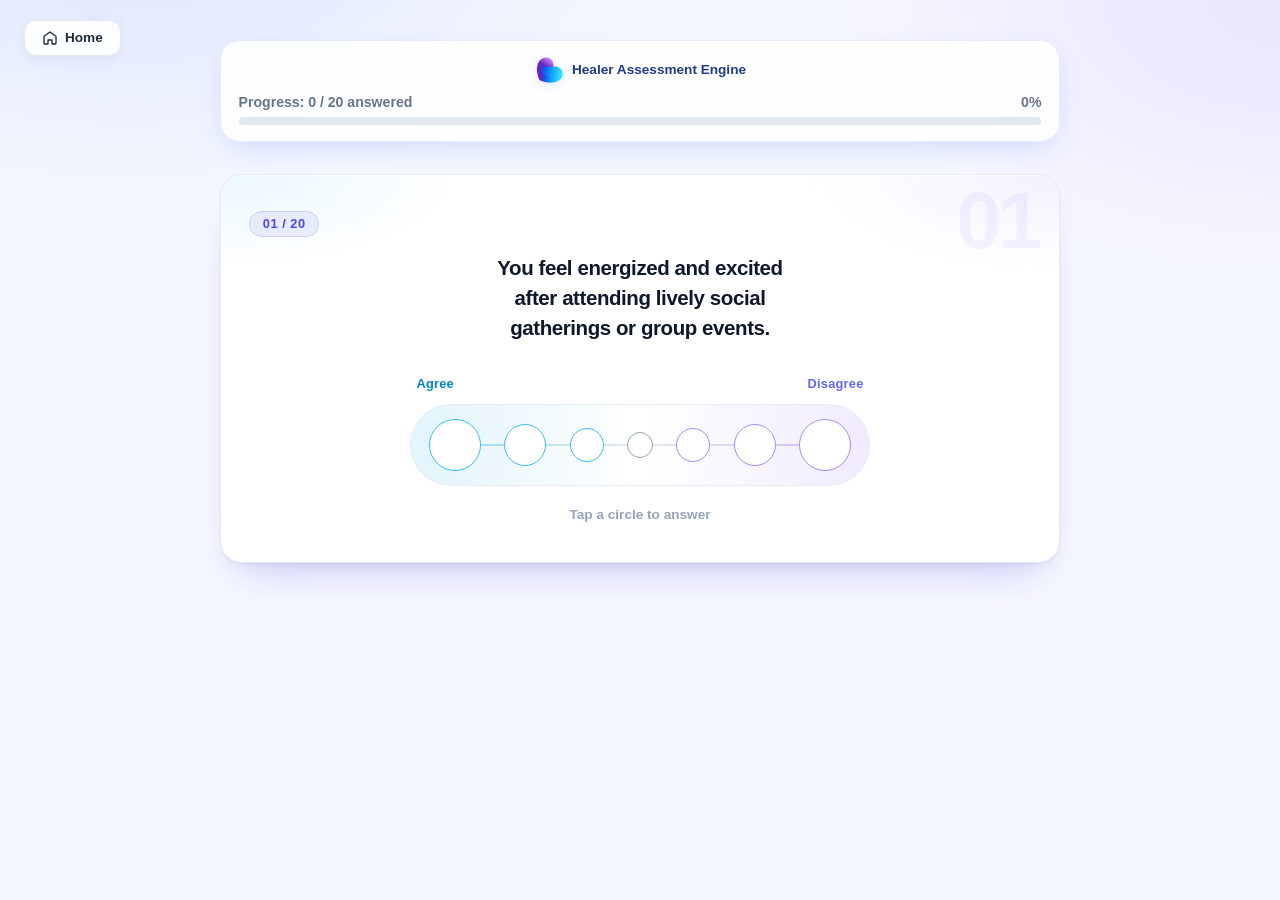
==== commit ca3b7814: "fixed qn cards" ====
--- a/personality-test.html
+++ b/personality-test.html
@@ -5,10 +5,21 @@
   <meta charset="UTF-8" />
   <meta name="viewport" content="width=device-width, initial-scale=1.0" />
   <title>Healer | Personality Assessment Test</title>
-  <link rel="stylesheet" href="style.css" />
+  <link rel="stylesheet" href="./styles/base.css" />
+  <link rel="stylesheet" href="./styles/quiz.css" />
+  <link rel="stylesheet" href="./styles/results.css" />
+  <link rel="stylesheet" href="./styles/characters.css" />
 </head>
 
 <body>
+
+  <a href="index.html" class="floating-home-btn">
+    <svg viewBox="0 0 24 24" width="16" height="16" fill="none" stroke="currentColor" stroke-width="2"
+      stroke-linecap="round" stroke-linejoin="round">
+      <path d="M3 9.5L12 3l9 6.5V20a1 1 0 0 1-1 1h-5v-6h-6v6H4a1 1 0 0 1-1-1V9.5z" />
+    </svg>
+    <span>Home</span>
+  </a>
 
   <!-- ================= QUIZ SCREEN ================= -->
   <main id="quizScreen" class="quiz-container">
@@ -28,56 +39,90 @@
       </div>
     </header>
 
-    <!-- Dynamic 20 Questions Container -->
+    <!-- One question at a time -->
     <section id="questionsContainer" class="questions-list"></section>
 
-    <!-- Submit Action -->
-    <div class="quiz-footer">
-      <button id="submitQuizBtn" class="btn-start-gradient" disabled>Complete & View Results &rarr;</button>
+    <!-- Previous / Finish -->
+    <div class="quiz-nav">
+      <button id="prevBtn" class="btn-prev" type="button" hidden>
+        <span class="prev-icon" aria-hidden="true">
+          <svg viewBox="0 0 24 24">
+            <path d="M15 6l-6 6 6 6" />
+          </svg>
+        </span>
+        <span>Previous</span>
+      </button>
+      <button id="submitQuizBtn" class="btn-start-gradient" type="button" hidden disabled>Complete &amp; View Results
+        &rarr;</button>
     </div>
   </main>
 
-  <!-- ================= RESULTS SCREEN ================= -->
+  <!-- ================= CLEAN RESULTS SCREEN (REPLACE OLD RESULTS SECTION WITH THIS) ================= -->
   <section id="resultsScreen" class="results-container" style="display: none;">
+
     <header class="results-header">
-      <img src="./images/healer-logo.webp" alt="Healer Logo" class="brand-logo-small" style="margin: 0 auto 0.8rem;" />
-      <span class="step-badge">Assessment Complete</span>
-      <h1 id="resultTypeTitle" class="result-title">The Innovative Architect</h1>
-      <p id="resultTypeTagline" class="result-tagline">Creative, fast-learning, and driven to design innovative digital
-        solutions.</p>
+      <span id="dominantEnergyBadge" class="energy-main-pill">INTROVERT PERSONALITY</span>
+      <h1 id="resultTypeTitle" class="result-title">The Visionary Architect</h1>
+      <p id="resultRoleGroup" class="result-group-subtitle">Analyst Archetype • Strategic &amp; Independent</p>
+
+      <!-- FULL-BODY ANIMATED CHARACTER -->
+      <div id="characterStage" class="fullbody-character-stage"></div>
+
+      <p id="resultTypeTagline" class="result-tagline"></p>
     </header>
 
-    <!-- Trait Breakdown Sliders -->
-    <div class="results-card">
-      <h3 class="card-heading">Core Traits Breakdown</h3>
-      <div id="traitsList" class="traits-container"></div>
+    <!-- 1. INTROVERT VS EXTROVERT PERCENTAGE BAR -->
+    <div class="results-card ie-highlight-card">
+      <h3 class="card-heading">Energy Orientation: Introvert vs. Extrovert</h3>
+
+      <div class="ie-score-labels">
+        <div class="ie-stat-box">
+          <span class="ie-title intro-color">Introvert</span>
+          <strong id="introvertPctText" class="ie-big-num intro-color">65%</strong>
+        </div>
+        <div class="ie-stat-box" style="text-align: right;">
+          <span class="ie-title extro-color">Extrovert</span>
+          <strong id="extrovertPctText" class="ie-big-num extro-color">35%</strong>
+        </div>
+      </div>
+
+      <div class="ie-meter-track">
+        <div id="introvertBar" class="ie-bar-intro" style="width: 65%;"></div>
+        <div id="extrovertBar" class="ie-bar-extro" style="width: 35%;"></div>
+      </div>
+
+      <p id="ieSummaryText" class="ie-summary-note"></p>
     </div>
 
-    <!-- Strengths & Weaknesses 2-Column Grid -->
-    <div class="profile-grid">
-      <div class="results-card">
-        <h3 class="card-heading text-success">Key Strengths</h3>
-        <ul id="strengthsList" class="detail-list"></ul>
+    <!-- 2. KEY FEATURES (CLEAN 4 PILLS) -->
+    <div class="results-card">
+      <h3 class="card-heading">Key Features &amp; Core Traits</h3>
+      <div id="keyFeaturesGrid" class="key-features-grid"></div>
+    </div>
+
+    <!-- 3. BUTTON TO EXPLORE ALL PERSONALITY TYPES -->
+    <div class="results-card explore-cta-banner">
+      <div class="explore-cta-text">
+        <h3>Explore All Personality Types</h3>
+        <p>View all 8 Introvert and Extrovert animated characters across Analysts, Diplomats, Sentinels, and Explorers.
+        </p>
       </div>
-      <div class="results-card">
-        <h3 class="card-heading text-danger">Growth Areas & Blindspots</h3>
-        <ul id="weaknessesList" class="detail-list"></ul>
+      <div class="results-actions-row">
+        <a href="personality-types.html" class="btn-start-gradient"
+          style="text-decoration: none; display: inline-block;">
+          View All Personality Types &rarr;
+        </a>
+        <a href="index.html" class="btn-secondary">Retake Test</a>
       </div>
     </div>
 
-    <!-- Career Matches -->
-    <div class="results-card highlight-card">
-      <h3 class="card-heading">Recommended Careers & Roles</h3>
-      <p class="section-desc">Positions where your cognitive style provides the highest competitive advantage:</p>
-      <div id="careersGrid" class="careers-grid"></div>
-    </div>
-
-    <div class="results-actions">
-      <a href="index.html" class="btn-secondary">Take Assessment Again</a>
-    </div>
   </section>
 
-  <script src="script.js"></script>
+  <script src="./scripts/characters.js"></script>
+  <script src="./scripts/types-data.js"></script>
+  <script src="./scripts/questions.js"></script>
+  <script src="./scripts/quiz.js"></script>
+  <script src="./scripts/results.js"></script>
 </body>
 
 </html>
--- a/styles/base.css
+++ b/styles/base.css
@@ -0,0 +1,209 @@
+/* ========================================================
+   BASE – shared by every page
+   (variables, reset, body, logo, buttons, home button)
+   ======================================================== */
+
+:root {
+  --primary-gradient: linear-gradient(90deg, #101A31, #3375DB);
+  --accent-gradient: linear-gradient(90deg, #7C63F6, #3b82f6);
+
+  --primary-blue: #2563eb;
+  --hover-blue: #1d4ed8;
+  --text-main: #0f172a;
+  --text-body: #475569;
+  --text-muted: #64748b;
+  --border-light: #e2e8f0;
+
+  --agree-accent: #0284c7;
+  --disagree-accent: #6366f1;
+  --neutral-accent: #475569;
+}
+
+/* ---------- Reset & body ---------- */
+* {
+  box-sizing: border-box;
+  margin: 0;
+  padding: 0;
+  font-family: -apple-system, BlinkMacSystemFont, "Segoe UI", Roboto, Helvetica, Arial, sans-serif;
+}
+
+body {
+  min-height: 100vh;
+  background:
+    radial-gradient(900px 500px at 10% -10%, rgba(99, 140, 255, .16), transparent 60%),
+    radial-gradient(800px 500px at 100% 0%, rgba(167, 139, 250, .16), transparent 55%),
+    #f5f7ff;
+  background-attachment: fixed;
+  color: var(--text-main);
+  padding: 2.5rem 1rem 5rem;
+  overflow-x: hidden;
+}
+
+/* ---------- Brand header & logo ---------- */
+.brand-header {
+  margin-bottom: 1.2rem;
+  display: flex;
+  flex-direction: column;
+  align-items: center;
+}
+
+.brand-logo {
+  width: 55px;
+  height: 55px;
+  max-width: 55px;
+  max-height: 55px;
+  object-fit: contain;
+  display: block;
+  margin: 0 auto 0.6rem;
+  filter: drop-shadow(0 4px 10px rgba(37, 99, 235, 0.2));
+}
+
+.brand-logo-small {
+  width: 30px;
+  height: 30px;
+  max-width: 30px;
+  max-height: 30px;
+  object-fit: contain;
+  display: block;
+  filter: drop-shadow(0 2px 6px rgba(37, 99, 235, 0.15));
+}
+
+.brand-title {
+  font-size: 25px;
+  font-weight: 700;
+  color: #706CF6;
+  letter-spacing: -0.02em;
+  margin-bottom: 0.3rem;
+}
+
+.kicker-divider {
+  display: flex;
+  align-items: center;
+  justify-content: center;
+  gap: 0.8rem;
+  width: 100%;
+  max-width: 340px;
+}
+
+.kicker-divider .line {
+  height: 1px;
+  flex: 1;
+  background: #cbd5e1;
+}
+
+.kicker-text {
+  font-size: 13px;
+  font-weight: 500;
+  letter-spacing: 0.12em;
+  color: var(--text-muted);
+}
+
+/* ---------- Headings (home + types page) ---------- */
+.hero-heading {
+  font-size: clamp(2rem, 3.8vw, 3.2rem);
+  font-weight: 700;
+  letter-spacing: -0.025em;
+  line-height: 1.2;
+  margin: 1rem 0 0.8rem;
+  margin-top: 50px;
+  background: var(--primary-gradient);
+  -webkit-background-clip: text;
+  background-clip: text;
+  -webkit-text-fill-color: transparent;
+}
+
+.hero-subtitle {
+  font-size: 20px;
+  color: var(--text-muted);
+  max-width: 660px;
+  margin: 0 auto 3rem;
+  line-height: 1.6;
+}
+
+/* ---------- Buttons ---------- */
+.btn-start-gradient {
+  background: var(--accent-gradient);
+  color: #ffffff;
+  border: 1px solid gray;
+  border-radius: 999px;
+  padding: 0.95rem 2.8rem;
+  font-size: 1.05rem;
+  font-weight: 700;
+  cursor: pointer;
+  box-shadow: 0 4px 16px rgba(37, 99, 235, 0.3);
+  transition: all 0.2s ease;
+}
+
+.btn-start-gradient:hover:not(:disabled) {
+  transform: translateY(-2px);
+  box-shadow: 0 8px 22px rgba(37, 99, 235, 0.4);
+}
+
+.btn-start-gradient:disabled {
+  background: #cbd5e1;
+  cursor: not-allowed;
+  box-shadow: none;
+}
+
+.btn-secondary {
+  display: inline-block;
+  text-decoration: none;
+  background: transparent;
+  border: 2px solid #cbd5e1;
+  color: var(--text-muted);
+  border-radius: 999px;
+  padding: 0.8rem 2.2rem;
+  font-size: 0.95rem;
+  font-weight: 600;
+  cursor: pointer;
+  transition: all 0.2s ease;
+}
+
+.btn-secondary:hover {
+  border-color: var(--text-main);
+  color: var(--text-main);
+}
+
+/* ---------- Floating Home / Back button ---------- */
+.floating-home-btn {
+  position: fixed;
+  top: 1.25rem;
+  left: 1.5rem;
+  z-index: 50;
+  display: inline-flex;
+  align-items: center;
+  gap: 0.45rem;
+  padding: 0.55rem 1.05rem;
+  background: rgba(255, 255, 255, 0.9);
+  backdrop-filter: blur(10px);
+  -webkit-backdrop-filter: blur(10px);
+  border: 1px solid #e2e8f0;
+  border-radius: 12px;
+  color: #1e293b;
+  font-size: 0.85rem;
+  font-weight: 600;
+  text-decoration: none;
+  box-shadow: 0 4px 14px rgba(15, 23, 42, 0.06);
+  transition: all 0.2s ease;
+}
+
+.floating-home-btn:hover {
+  background: #ffffff;
+  border-color: #93c5fd;
+  color: #2563eb;
+  transform: translateY(-1px);
+}
+
+/* ---------- Mobile ---------- */
+@media (max-width: 680px) {
+  body {
+    padding-top: 4rem;
+  }
+
+  .floating-home-btn {
+    top: 0.8rem;
+    left: 0.9rem;
+    padding: 0.45rem 0.85rem;
+    font-size: 0.78rem;
+  }
+}
--- a/styles/quiz.css
+++ b/styles/quiz.css
@@ -0,0 +1,619 @@
+/* ========================================================
+   QUIZ – question cards, rating circles, progress bar
+   ======================================================== */
+
+.quiz-container {
+  max-width: 840px;
+  margin: 0 auto;
+}
+
+/* ---------- Floating progress bar ---------- */
+.quiz-header {
+  position: sticky;
+  top: 10px;
+  z-index: 20;
+  padding: .85rem 1.1rem 1rem;
+  background: rgba(255, 255, 255, .85);
+  backdrop-filter: blur(14px);
+  -webkit-backdrop-filter: blur(14px);
+  border: 1px solid #e6ebfb;
+  border-radius: 20px;
+  box-shadow: 0 10px 30px -12px rgba(37, 99, 235, .28);
+}
+
+.quiz-brand-mini {
+  display: flex;
+  align-items: center;
+  justify-content: center;
+  gap: .5rem;
+  font-size: .85rem;
+  font-weight: 700;
+  color: #1e3a8a;
+  margin-bottom: .6rem;
+}
+
+.progress-info {
+  display: flex;
+  justify-content: space-between;
+  font-size: .88rem;
+  font-weight: 600;
+  color: var(--text-muted);
+  margin-bottom: .4rem;
+}
+
+.progress-bar-track {
+  width: 100%;
+  height: 8px;
+  background: #e2e8f0;
+  border-radius: 999px;
+  overflow: hidden;
+}
+
+.progress-bar-fill {
+  height: 100%;
+  width: 0%;
+  background: linear-gradient(90deg, #38bdf8, #6366f1, #a78bfa);
+  transition: width .3s ease;
+}
+
+.questions-list {
+  display: flex;
+  flex-direction: column;
+  gap: 1.5rem;
+  margin: 2rem 0;
+}
+
+/* ---------- Question card ---------- */
+.question-item {
+  position: relative;
+  background:
+    radial-gradient(360px 140px at 0% 0%, rgba(56, 189, 248, .10), transparent 70%),
+    radial-gradient(360px 140px at 100% 0%, rgba(167, 139, 250, .12), transparent 70%),
+    #fff;
+  border: 1px solid #e6ebfb;
+  border-radius: 22px;
+  padding: 2.25rem 1.75rem 2rem;
+  box-shadow:
+    inset 0 1px 0 rgba(255, 255, 255, .8),
+    0 1px 2px rgba(15, 23, 42, .05),
+    0 8px 16px -8px rgba(15, 23, 42, .08),
+    0 24px 44px -24px rgba(79, 70, 229, .32);
+  transition: border-color .3s, box-shadow .3s;
+  animation: cardIn .5s ease backwards;
+  animation-delay: calc(var(--i, 0) * 50ms);
+}
+
+@keyframes cardIn {
+  from {
+    opacity: 0;
+    transform: translateY(14px);
+  }
+
+  to {
+    opacity: 1;
+    transform: translateY(0);
+  }
+}
+
+.question-item>* {
+  position: relative;
+  z-index: 1;
+}
+
+/* big number on the right */
+.question-item::after {
+  content: counter(qn, decimal-leading-zero);
+  content: attr(data-num);
+  position: absolute;
+  right: 1.25rem;
+  top: .4rem;
+  font-size: 5rem;
+  font-weight: 800;
+  letter-spacing: -.04em;
+  line-height: 1;
+  color: rgba(99, 102, 241, .07);
+  pointer-events: none;
+  z-index: 0;
+  transition: color .3s;
+}
+
+/* answered: full border + big number change colour */
+.question-item.answered {
+  border-color: #8b9cf0;
+  box-shadow:
+    inset 0 1px 0 rgba(255, 255, 255, .8),
+    0 0 0 4px rgba(99, 102, 241, .08),
+    0 8px 16px -8px rgba(15, 23, 42, .08),
+    0 24px 44px -24px rgba(79, 70, 229, .45);
+}
+
+.question-item.answered::after {
+  color: rgba(99, 102, 241, .3);
+}
+
+.q-top {
+  display: flex;
+  align-items: center;
+  margin-bottom: 1rem;
+}
+
+.q-num {
+  font-size: .8rem;
+  font-weight: 600;
+  letter-spacing: .04em;
+  color: #4f46e5;
+  background: rgba(99, 102, 241, .10);
+  border: 1px solid rgba(99, 102, 241, .2);
+  padding: .3rem .8rem;
+  border-radius: 999px;
+}
+
+.q-num b {
+  font-weight: 800;
+}
+
+.statement-text {
+  font-size: 1.28rem;
+  font-weight: 650;
+  letter-spacing: -.02em;
+  line-height: 1.45;
+  text-align: center;
+  color: #0f172a;
+  max-width: 32ch;
+  margin: 0 auto 2.1rem;
+  text-wrap: balance;
+}
+
+/* ---------- Scale ---------- */
+.rating-spectrum-wrapper {
+  display: flex;
+  flex-direction: column;
+  align-items: center;
+  gap: .85rem;
+  width: 100%;
+  max-width: 460px;
+  margin: 0 auto;
+}
+
+.spectrum-labels {
+  display: flex;
+  justify-content: space-between;
+  width: 100%;
+  padding: 0 .4rem;
+  font-size: .8rem;
+  font-weight: 700;
+  letter-spacing: .02em;
+}
+
+.lbl-agree {
+  color: var(--agree-accent);
+}
+
+.lbl-disagree {
+  color: var(--disagree-accent);
+}
+
+.spectrum-track {
+  --s3: 52px;
+  --s2: 42px;
+  --s1: 34px;
+  --s0: 26px;
+  position: relative;
+  width: 100%;
+  display: flex;
+  align-items: center;
+  justify-content: space-between;
+  padding: .85rem 1.1rem;
+  border-radius: 999px;
+  background: linear-gradient(90deg, rgba(14, 165, 233, .12), rgba(255, 255, 255, .8) 50%, rgba(139, 92, 246, .12));
+  border: 1px solid #e6ebfb;
+}
+
+.spectrum-track::before {
+  content: "";
+  position: absolute;
+  left: 1.6rem;
+  right: 1.6rem;
+  top: 50%;
+  height: 2px;
+  transform: translateY(-50%);
+  border-radius: 2px;
+  background: linear-gradient(90deg, #38bdf8, #cbd5e1 50%, #a78bfa);
+  opacity: .5;
+}
+
+/* ---------- Circles ---------- */
+.rating-chip {
+  --ring: #94a3b8;
+  --f1: #64748b;
+  --f2: #475569;
+  --glow: 100, 116, 139;
+  position: relative;
+  z-index: 1;
+  flex: none;
+  display: grid;
+  place-items: center;
+  padding: 0;
+  border-radius: 50%;
+  border: 1.5px solid var(--ring);
+  background: #fff;
+  cursor: pointer;
+  touch-action: manipulation;
+  -webkit-tap-highlight-color: transparent;
+  transition: transform .25s cubic-bezier(.3, 1.4, .5, 1), box-shadow .25s, border-color .25s;
+}
+
+.rating-chip.chip-agree {
+  --ring: #38bdf8;
+  --f1: #0ea5e9;
+  --f2: #2563eb;
+  --glow: 14, 165, 233;
+}
+
+.rating-chip.chip-disagree {
+  --ring: #a78bfa;
+  --f1: #8b5cf6;
+  --f2: #6d28d9;
+  --glow: 139, 92, 246;
+}
+
+.rating-chip[data-level="3"] {
+  width: var(--s3);
+  height: var(--s3);
+}
+
+.rating-chip[data-level="2"] {
+  width: var(--s2);
+  height: var(--s2);
+}
+
+.rating-chip[data-level="1"] {
+  width: var(--s1);
+  height: var(--s1);
+}
+
+.rating-chip[data-level="0"] {
+  width: var(--s0);
+  height: var(--s0);
+}
+
+@media (hover: hover) {
+  .rating-chip:hover:not(.active) {
+    transform: scale(1.06);
+    box-shadow: 0 0 0 4px rgba(var(--glow), .12);
+  }
+}
+
+.rating-chip:active {
+  transform: scale(.95);
+}
+
+/* colour fill layer */
+.rating-chip::before {
+  content: "";
+  position: absolute;
+  inset: -1.5px;
+  border-radius: 50%;
+  background: linear-gradient(135deg, var(--f1), var(--f2));
+  opacity: 0;
+  transform: scale(.4);
+  transition: transform .3s cubic-bezier(.3, 1.4, .5, 1), opacity .2s;
+}
+
+.rating-chip.active {
+  border-color: transparent;
+  transform: scale(1.08);
+  box-shadow:
+    0 0 0 3px #fff,
+    0 0 0 5px rgba(var(--glow), .55),
+    0 10px 20px -4px rgba(var(--glow), .5);
+}
+
+.rating-chip.active::before {
+  opacity: 1;
+  transform: scale(1);
+}
+
+/* tick inside the chosen circle */
+.chip-core {
+  position: relative;
+  z-index: 1;
+  width: 42%;
+  height: 22%;
+  margin-top: -10%;
+  border-left: 2.5px solid #fff;
+  border-bottom: 2.5px solid #fff;
+  transform: rotate(-45deg) scale(0);
+  transition: transform .25s cubic-bezier(.3, 1.5, .5, 1);
+}
+
+.rating-chip.active .chip-core {
+  transform: rotate(-45deg) scale(1);
+}
+
+.rating-chip:focus-visible {
+  outline: 3px solid #7c3aed;
+  outline-offset: 3px;
+}
+
+/* answer pill */
+.scale-readout {
+  min-height: 1.9rem;
+  display: flex;
+  align-items: center;
+  padding: 0 .95rem;
+  border-radius: 999px;
+  font-size: .85rem;
+  font-weight: 700;
+  color: #94a3b8;
+  transition: color .2s, background .2s;
+}
+
+.scale-readout[data-tone="agree"] {
+  color: var(--agree-accent);
+  background: rgba(14, 165, 233, .12);
+}
+
+.scale-readout[data-tone="disagree"] {
+  color: var(--disagree-accent);
+  background: rgba(139, 92, 246, .12);
+}
+
+.scale-readout[data-tone="neutral"] {
+  color: var(--neutral-accent);
+  background: rgba(100, 116, 139, .14);
+}
+
+.quiz-footer {
+  text-align: center;
+  margin: 3rem 0;
+}
+
+@media (prefers-reduced-motion: reduce) {
+
+  .question-item,
+  .rating-chip,
+  .rating-chip::before,
+  .chip-core {
+    animation: none;
+    transition: none;
+  }
+}
+
+/* ---------- Mobile (< 600px) ---------- */
+@media (max-width: 600px) {
+  .question-item {
+    padding: 1.6rem 0.9rem 1.4rem;
+    border-radius: 18px;
+  }
+
+  .question-item::after {
+    font-size: 3.5rem;
+    right: 0.8rem;
+    top: 0.2rem;
+  }
+
+  .statement-text {
+    font-size: 1.05rem;
+    line-height: 1.45;
+    margin-bottom: 1.4rem;
+    max-width: 100%;
+  }
+
+  .spectrum-track {
+    --s3: 36px;
+    --s2: 30px;
+    --s1: 24px;
+    --s0: 18px;
+    padding: 0.55rem 0.75rem;
+  }
+
+  .spectrum-track::before {
+    left: 1.1rem;
+    right: 1.1rem;
+  }
+
+  .spectrum-labels {
+    font-size: 0.72rem;
+    padding: 0 0.25rem;
+  }
+
+  .quiz-header {
+    padding: 0.7rem 0.85rem 0.85rem;
+    top: 6px;
+    border-radius: 16px;
+  }
+}
+
+/* ========================================================
+   ONE-QUESTION-AT-A-TIME: animation, centered Previous button
+   ======================================================== */
+
+/* ---------- card enters ---------- */
+.question-item.slide-next {
+  animation: cardEnterNext .6s cubic-bezier(.2, .9, .25, 1.05) backwards;
+}
+
+.question-item.slide-prev {
+  animation: cardEnterPrev .6s cubic-bezier(.2, .9, .25, 1.05) backwards;
+}
+
+@keyframes cardEnterNext {
+  from {
+    opacity: 0;
+    transform: translateX(70px) rotate(3deg) scale(.94);
+    filter: blur(4px);
+  }
+
+  to {
+    opacity: 1;
+    transform: none;
+    filter: blur(0);
+  }
+}
+
+@keyframes cardEnterPrev {
+  from {
+    opacity: 0;
+    transform: translateX(-70px) rotate(-3deg) scale(.94);
+    filter: blur(4px);
+  }
+
+  to {
+    opacity: 1;
+    transform: none;
+    filter: blur(0);
+  }
+}
+
+/* ---------- old card leaves ---------- */
+.question-item.leave-next {
+  animation: cardLeaveNext .3s ease-in forwards;
+  pointer-events: none;
+}
+
+.question-item.leave-prev {
+  animation: cardLeavePrev .3s ease-in forwards;
+  pointer-events: none;
+}
+
+@keyframes cardLeaveNext {
+  to {
+    opacity: 0;
+    transform: translateX(-70px) rotate(-3deg) scale(.94);
+    filter: blur(4px);
+  }
+}
+
+@keyframes cardLeavePrev {
+  to {
+    opacity: 0;
+    transform: translateX(70px) rotate(3deg) scale(.94);
+    filter: blur(4px);
+  }
+}
+
+/* ---------- things inside the card appear one by one ---------- */
+.question-item[class*="slide-"] .q-top {
+  animation: riseText .5s .05s cubic-bezier(.2, .8, .2, 1) backwards;
+}
+
+.question-item[class*="slide-"] .statement-text {
+  animation: riseText .55s .14s cubic-bezier(.2, .8, .2, 1) backwards;
+}
+
+.question-item[class*="slide-"] .spectrum-labels {
+  animation: riseText .5s .22s cubic-bezier(.2, .8, .2, 1) backwards;
+}
+
+.question-item[class*="slide-"] .rating-chip {
+  animation: chipPop .5s cubic-bezier(.3, 1.5, .5, 1) backwards;
+  animation-delay: calc(.26s + var(--ci, 0) * 50ms);
+}
+
+@keyframes riseText {
+  from {
+    opacity: 0;
+    transform: translateY(14px);
+  }
+}
+
+@keyframes chipPop {
+  from {
+    opacity: 0;
+    transform: scale(.4);
+  }
+}
+
+/* ---------- Previous / Finish row (centered) ---------- */
+.quiz-nav {
+  display: flex;
+  align-items: center;
+  justify-content: center;
+  flex-wrap: wrap;
+  gap: 1rem;
+  min-height: 58px;
+  margin: 1.6rem 0 3rem;
+}
+
+.quiz-nav [hidden] {
+  display: none !important;
+}
+
+.quiz-nav .btn-start-gradient {
+  min-width: 220px;
+  padding: .9rem 1.8rem;
+  font-size: .95rem;
+}
+
+/* ---------- Previous button ---------- */
+.btn-prev {
+  display: inline-flex;
+  align-items: center;
+  gap: .7rem;
+  padding: .4rem 1.4rem .4rem .4rem;
+  background: rgba(255, 255, 255, .85);
+  backdrop-filter: blur(10px);
+  -webkit-backdrop-filter: blur(10px);
+  border: 1px solid #e0e6fb;
+  border-radius: 999px;
+  color: #4f46e5;
+  font-size: .95rem;
+  font-weight: 700;
+  letter-spacing: .01em;
+  cursor: pointer;
+  box-shadow: 0 10px 22px -14px rgba(79, 70, 229, .55), inset 0 1px 0 #fff;
+  transition: transform .25s ease, box-shadow .25s ease, border-color .25s ease;
+}
+
+.prev-icon {
+  width: 36px;
+  height: 36px;
+  display: grid;
+  place-items: center;
+  border-radius: 50%;
+  color: #fff;
+  background: linear-gradient(135deg, #7C63F6, #3b82f6);
+  box-shadow: 0 8px 14px -6px rgba(99, 102, 241, .75);
+}
+
+.prev-icon svg {
+  width: 18px;
+  height: 18px;
+  fill: none;
+  stroke: currentColor;
+  stroke-width: 2.6;
+  stroke-linecap: round;
+  stroke-linejoin: round;
+  transition: transform .25s ease;
+}
+
+.btn-prev:hover {
+  transform: translateY(-2px);
+  border-color: #b9c3f5;
+  box-shadow: 0 16px 26px -14px rgba(79, 70, 229, .7), inset 0 1px 0 #fff;
+}
+
+.btn-prev:hover .prev-icon svg {
+  transform: translateX(-3px);
+}
+
+.btn-prev:active {
+  transform: translateY(0) scale(.97);
+}
+
+.btn-prev:focus-visible {
+  outline: 3px solid #7c3aed;
+  outline-offset: 3px;
+}
+
+@media (prefers-reduced-motion: reduce) {
+
+  .question-item.slide-next,
+  .question-item.slide-prev,
+  .question-item[class*="slide-"] *,
+  .question-item.leave-next,
+  .question-item.leave-prev {
+    animation: none !important;
+  }
+}
--- a/styles/results.css
+++ b/styles/results.css
@@ -0,0 +1,560 @@
+/* ========================================================
+   RESULTS – result screen after the quiz
+   ======================================================== */
+
+.results-container {
+  max-width: 860px;
+  margin: 0 auto;
+  animation: fadeIn .4s ease forwards;
+}
+
+@keyframes fadeIn {
+  from {
+    opacity: 0;
+    transform: translateY(12px);
+  }
+
+  to {
+    opacity: 1;
+    transform: translateY(0);
+  }
+}
+
+/* ---------- Header ---------- */
+.results-header {
+  text-align: center;
+  margin-bottom: 2.25rem;
+}
+
+.energy-main-pill {
+  display: inline-block;
+  padding: 0.35rem 1.1rem;
+  border-radius: 999px;
+  font-size: 0.78rem;
+  font-weight: 800;
+  letter-spacing: 0.08em;
+}
+
+.pill-intro {
+  background: #eef2ff;
+  color: #4f46e5;
+  border: 1px solid #c7d2fe;
+}
+
+.pill-extro {
+  background: #e0f2fe;
+  color: #0284c7;
+  border: 1px solid #bae6fd;
+}
+
+.result-title {
+  font-size: clamp(1.8rem, 5vw, 2.6rem);
+  font-weight: 800;
+  letter-spacing: -.03em;
+  line-height: 1.15;
+  margin: 1rem 0 .6rem;
+  background: var(--primary-gradient);
+  -webkit-background-clip: text;
+  background-clip: text;
+  -webkit-text-fill-color: transparent;
+  text-wrap: balance;
+}
+
+.result-group-subtitle {
+  font-size: 0.92rem;
+  font-weight: 600;
+  color: #6366f1;
+  margin-bottom: 0.4rem;
+}
+
+.result-tagline {
+  font-size: 1.05rem;
+  line-height: 1.6;
+  color: var(--text-muted);
+  max-width: 560px;
+  margin: 0 auto;
+  text-wrap: balance;
+}
+
+/* ---------- Cards ---------- */
+.results-card {
+  position: relative;
+  background:
+    radial-gradient(360px 140px at 0% 0%, rgba(56, 189, 248, .10), transparent 70%),
+    radial-gradient(360px 140px at 100% 0%, rgba(167, 139, 250, .12), transparent 70%),
+    #fff;
+  border: 1px solid #e6ebfb;
+  border-radius: 22px;
+  padding: 2rem 1.75rem;
+  margin-bottom: 1.5rem;
+  box-shadow:
+    inset 0 1px 0 rgba(255, 255, 255, .8),
+    0 1px 2px rgba(15, 23, 42, .05),
+    0 8px 16px -8px rgba(15, 23, 42, .08),
+    0 24px 44px -24px rgba(79, 70, 229, .32);
+}
+
+.card-heading {
+  display: flex;
+  align-items: center;
+  gap: .65rem;
+  font-size: 1.15rem;
+  font-weight: 700;
+  letter-spacing: -.01em;
+  color: #0f172a;
+  margin-bottom: 1.3rem;
+}
+
+.card-heading::before {
+  content: "";
+  flex: none;
+  width: 10px;
+  height: 10px;
+  border-radius: 50%;
+  background: linear-gradient(135deg, #38bdf8, #8b5cf6);
+  box-shadow: 0 0 0 4px rgba(99, 102, 241, .14);
+}
+
+/* ---------- Introvert vs Extrovert meter ---------- */
+.ie-score-labels {
+  display: flex;
+  justify-content: space-between;
+  align-items: flex-end;
+  margin-bottom: 0.75rem;
+}
+
+.ie-title {
+  display: block;
+  font-size: 0.82rem;
+  font-weight: 700;
+  text-transform: uppercase;
+  letter-spacing: 0.06em;
+}
+
+.ie-big-num {
+  font-size: 1.8rem;
+  font-weight: 800;
+  line-height: 1.1;
+}
+
+.intro-color {
+  color: #4f46e5;
+}
+
+.extro-color {
+  color: #0284c7;
+}
+
+.ie-meter-track {
+  display: flex;
+  width: 100%;
+  height: 18px;
+  border-radius: 999px;
+  background: #e2e8f0;
+  padding: 3px;
+  gap: 4px;
+  overflow: hidden;
+}
+
+.ie-bar-intro {
+  height: 100%;
+  background: linear-gradient(90deg, #6366f1, #4f46e5);
+  border-radius: 999px 0 0 999px;
+}
+
+.ie-bar-extro {
+  height: 100%;
+  background: linear-gradient(90deg, #0ea5e9, #2563eb);
+  border-radius: 0 999px 999px 0;
+}
+
+.ie-summary-note {
+  margin-top: 1rem;
+  font-size: 0.95rem;
+  line-height: 1.55;
+  color: #334155;
+}
+
+/* ---------- Key features ---------- */
+.key-features-grid {
+  display: grid;
+  grid-template-columns: repeat(2, 1fr);
+  gap: 0.9rem;
+}
+
+.key-feature-pill {
+  display: flex;
+  align-items: center;
+  gap: 0.65rem;
+  background: #f8fafc;
+  border: 1.5px solid #e2e8f0;
+  border-radius: 14px;
+  padding: 0.95rem 1.2rem;
+  font-weight: 700;
+  color: #0f172a;
+}
+
+.feat-dot {
+  color: #2563eb;
+  font-size: 1.1rem;
+}
+
+/* ---------- Explore banner & buttons ---------- */
+.explore-cta-banner {
+  text-align: center;
+}
+
+.explore-cta-text h3 {
+  font-size: 1.2rem;
+  font-weight: 750;
+  color: #1e3a8a;
+  margin-bottom: 0.4rem;
+}
+
+.explore-cta-text p {
+  font-size: 0.92rem;
+  color: #64748b;
+  max-width: 520px;
+  margin: 0 auto 1.4rem;
+  line-height: 1.5;
+}
+
+.results-actions-row {
+  display: flex;
+  flex-wrap: wrap;
+  justify-content: center;
+  gap: 1rem;
+}
+
+@media (prefers-reduced-motion: reduce) {
+  .results-container {
+    animation: none;
+  }
+}
+
+/* ---------- Mobile (< 680px) ---------- */
+@media (max-width: 680px) {
+  .key-features-grid {
+    grid-template-columns: 1fr;
+  }
+
+  .ie-big-num {
+    font-size: 1.45rem;
+  }
+}
+
+/* ---------- Mobile (< 650px) ---------- */
+@media (max-width: 650px) {
+  .results-card {
+    padding: 1.4rem 1.1rem !important;
+    border-radius: 18px !important;
+  }
+
+  .result-title {
+    font-size: 1.65rem !important;
+    line-height: 1.25 !important;
+  }
+
+  .result-tagline {
+    font-size: 0.95rem !important;
+  }
+}
+
+/* ========================================================
+   RESULTS – PREMIUM ADDITIONS (paste at the END of the file)
+   ======================================================== */
+
+/* ---------- entrance animation ---------- */
+@keyframes riseIn {
+  from {
+    opacity: 0;
+    transform: translateY(22px);
+  }
+
+  to {
+    opacity: 1;
+    transform: translateY(0);
+  }
+}
+
+@keyframes popIn {
+  from {
+    opacity: 0;
+    transform: translateY(30px) scale(.82);
+  }
+
+  to {
+    opacity: 1;
+    transform: translateY(0) scale(1);
+  }
+}
+
+/* ---------- hero ---------- */
+.results-header {
+  position: relative;
+  padding-top: 1rem;
+}
+
+/* big soft light behind the character */
+.results-header::before {
+  content: "";
+  position: absolute;
+  top: 110px;
+  left: 50%;
+  width: min(720px, 100%);
+  height: 420px;
+  transform: translateX(-50%);
+  background:
+    radial-gradient(260px 200px at 35% 55%, rgba(124, 99, 246, .26), transparent 70%),
+    radial-gradient(260px 200px at 65% 45%, rgba(56, 189, 248, .26), transparent 70%);
+  filter: blur(10px);
+  pointer-events: none;
+  z-index: -1;
+}
+
+.results-header>* {
+  animation: riseIn .7s cubic-bezier(.2, .8, .2, 1) both;
+}
+
+.results-header>*:nth-child(1) {
+  animation-delay: .05s;
+}
+
+.results-header>*:nth-child(2) {
+  animation-delay: .15s;
+}
+
+.results-header>*:nth-child(3) {
+  animation-delay: .25s;
+}
+
+.results-header>*:nth-child(5) {
+  animation-delay: .6s;
+}
+
+.results-header>.fullbody-character-stage {
+  animation: popIn .9s cubic-bezier(.2, .9, .25, 1.1) .35s both;
+}
+
+.result-title {
+  font-size: clamp(2rem, 6vw, 3.1rem);
+}
+
+/* bigger character on the result page */
+.results-header .fullbody-character-stage {
+  width: 340px;
+  height: 395px;
+  margin: .4rem auto 1rem;
+}
+
+.results-header .fullbody-svg {
+  width: 290px;
+  height: 348px;
+}
+
+.results-header .fullbody-character-stage::before {
+  width: 270px;
+  height: 60px;
+}
+
+.results-header .fullbody-character-stage::after {
+  width: 330px;
+  height: 78px;
+}
+
+/* ---------- cards ---------- */
+.results-container>.results-card {
+  animation: riseIn .75s cubic-bezier(.2, .8, .2, 1) both;
+}
+
+.results-container>.results-card:nth-of-type(1) {
+  animation-delay: .7s;
+}
+
+.results-container>.results-card:nth-of-type(2) {
+  animation-delay: .85s;
+}
+
+.results-container>.results-card:nth-of-type(3) {
+  animation-delay: 1s;
+}
+
+/* ---------- Introvert / Extrovert meter ---------- */
+.ie-score-labels {
+  margin-bottom: 1rem;
+}
+
+.ie-big-num {
+  font-size: 2.6rem;
+  letter-spacing: -.04em;
+}
+
+.ie-meter-track {
+  position: relative;
+  display: flex;
+  gap: 0;
+  width: 100%;
+  height: 38px;
+  padding: 5px;
+  border-radius: 999px;
+  background: linear-gradient(180deg, #e9edfb, #f7f8ff);
+  box-shadow: inset 0 2px 8px rgba(15, 23, 42, .12), 0 1px 0 #fff;
+}
+
+.ie-bar-intro,
+.ie-bar-extro {
+  position: relative;
+  height: 100%;
+  min-width: 0;
+  overflow: hidden;
+  transition: width 1.5s cubic-bezier(.2, .8, .2, 1);
+}
+
+.ie-bar-intro {
+  border-radius: 999px 0 0 999px;
+  background: linear-gradient(90deg, #6366f1, #8b5cf6, #a78bfa);
+  box-shadow: 0 0 18px rgba(139, 92, 246, .45);
+}
+
+.ie-bar-extro {
+  border-radius: 0 999px 999px 0;
+  background: linear-gradient(90deg, #38bdf8, #0ea5e9, #2563eb);
+  box-shadow: 0 0 18px rgba(14, 165, 233, .45);
+}
+
+/* glowing split line between the two bars */
+.ie-bar-intro {
+  border-right: 3px solid #fff;
+}
+
+/* glossy top edge */
+.ie-bar-intro::after,
+.ie-bar-extro::after {
+  content: "";
+  position: absolute;
+  left: 10px;
+  right: 10px;
+  top: 4px;
+  height: 36%;
+  border-radius: 999px;
+  background: rgba(255, 255, 255, .34);
+}
+
+/* moving shine */
+.ie-bar-intro::before,
+.ie-bar-extro::before {
+  content: "";
+  position: absolute;
+  inset: 0;
+  background: linear-gradient(110deg, transparent 30%, rgba(255, 255, 255, .6) 50%, transparent 70%);
+  transform: translateX(-100%);
+  animation: meterShine 2.8s ease-in-out 2s infinite;
+}
+
+@keyframes meterShine {
+  to {
+    transform: translateX(100%);
+  }
+}
+
+/* ---------- key features ---------- */
+.key-feature-pill {
+  background: #fff;
+  border: 1px solid #e6ebfb;
+  box-shadow: 0 10px 20px -14px rgba(79, 70, 229, .45);
+  transition: transform .25s ease, box-shadow .25s ease;
+}
+
+.key-feature-pill:hover {
+  transform: translateY(-3px);
+  box-shadow: 0 16px 26px -14px rgba(79, 70, 229, .6);
+}
+
+.feat-dot {
+  width: 28px;
+  height: 28px;
+  flex: none;
+  display: grid;
+  place-items: center;
+  border-radius: 9px;
+  color: #fff;
+  font-size: .8rem;
+  background: linear-gradient(135deg, #7C63F6, #3b82f6);
+  box-shadow: 0 6px 12px -6px rgba(99, 102, 241, .7);
+}
+
+/* ---------- explore banner (dark premium panel) ---------- */
+.explore-cta-banner {
+  position: relative;
+  overflow: hidden;
+  border: 0;
+  color: #fff;
+  background: linear-gradient(135deg, #101A31 0%, #26388f 60%, #3375DB 100%);
+  box-shadow: 0 30px 50px -26px rgba(37, 56, 143, .7);
+}
+
+.explore-cta-banner::before,
+.explore-cta-banner::after {
+  content: "";
+  position: absolute;
+  border-radius: 50%;
+  pointer-events: none;
+  filter: blur(6px);
+}
+
+.explore-cta-banner::before {
+  width: 220px;
+  height: 220px;
+  top: -90px;
+  right: -60px;
+  background: radial-gradient(closest-side, rgba(167, 139, 250, .55), transparent);
+}
+
+.explore-cta-banner::after {
+  width: 200px;
+  height: 200px;
+  bottom: -90px;
+  left: -50px;
+  background: radial-gradient(closest-side, rgba(56, 189, 248, .5), transparent);
+}
+
+.explore-cta-banner>* {
+  position: relative;
+  z-index: 1;
+}
+
+.explore-cta-text h3 {
+  color: #fff;
+}
+
+.explore-cta-text p {
+  color: rgba(255, 255, 255, .78);
+}
+
+.explore-cta-banner .btn-start-gradient {
+  background: #fff;
+  color: #2b3f8f;
+  border: 0;
+  box-shadow: 0 12px 24px -10px rgba(0, 0, 0, .45);
+}
+
+.explore-cta-banner .btn-secondary {
+  border-color: rgba(255, 255, 255, .45);
+  color: #fff;
+}
+
+.explore-cta-banner .btn-secondary:hover {
+  background: rgba(255, 255, 255, .14);
+  border-color: #fff;
+  color: #fff;
+}
+
+@media (prefers-reduced-motion: reduce) {
+
+  .results-header>*,
+  .results-container>.results-card,
+  .ie-bar-intro::before,
+  .ie-bar-extro::before {
+    animation: none !important;
+  }
+}
--- a/styles/characters.css
+++ b/styles/characters.css
@@ -0,0 +1,160 @@
+/* ========================================================
+   CHARACTERS – animated premium characters
+   Used on: results screen + personality types page
+   ======================================================== */
+
+.fullbody-character-stage {
+  position: relative;
+  width: 210px;
+  height: 250px;
+  margin: 0.8rem auto;
+  display: flex;
+  align-items: center;
+  justify-content: center;
+}
+
+.fullbody-svg {
+  position: relative;
+  z-index: 1;
+  width: 180px;
+  height: 240px;
+  overflow: visible;
+  filter: drop-shadow(0 14px 18px rgba(79, 70, 229, .18));
+}
+
+.char-body-float {
+  animation: fullBodyFloat 3.4s ease-in-out infinite;
+}
+
+.char-arm-right {
+  transform-origin: 122px 102px;
+  animation: armWave 3s ease-in-out infinite;
+}
+
+.char-arm-left {
+  transform-origin: 55px 102px;
+  animation: armSwingLeft 3.4s ease-in-out infinite;
+}
+
+/* transform-box keeps the blink / pulse centred on the shape itself */
+.char-eye,
+.prop-pulse,
+.char-ground,
+.char-aura-ring {
+  transform-box: fill-box;
+  transform-origin: center;
+}
+
+.char-eye {
+  animation: eyeBlink 4.2s infinite;
+}
+
+.prop-pulse {
+  animation: propGlow 2.2s ease-in-out infinite;
+}
+
+.char-ground {
+  animation: groundPulse 3.4s ease-in-out infinite;
+}
+
+.char-aura-ring {
+  animation: auraBreath 4s ease-in-out infinite;
+}
+
+@keyframes fullBodyFloat {
+
+  0%,
+  100% {
+    transform: translateY(0);
+  }
+
+  50% {
+    transform: translateY(-6px);
+  }
+}
+
+@keyframes groundPulse {
+
+  0%,
+  100% {
+    transform: scale(1);
+    opacity: 1;
+  }
+
+  50% {
+    transform: scale(.86);
+    opacity: .7;
+  }
+}
+
+@keyframes auraBreath {
+
+  0%,
+  100% {
+    transform: scale(1);
+  }
+
+  50% {
+    transform: scale(1.06);
+  }
+}
+
+@keyframes armWave {
+
+  0%,
+  100% {
+    transform: rotate(0deg);
+  }
+
+  50% {
+    transform: rotate(-8deg);
+  }
+}
+
+@keyframes armSwingLeft {
+
+  0%,
+  100% {
+    transform: rotate(0deg);
+  }
+
+  50% {
+    transform: rotate(5deg);
+  }
+}
+
+@keyframes eyeBlink {
+
+  0%,
+  92%,
+  100% {
+    transform: scaleY(1);
+  }
+
+  95% {
+    transform: scaleY(0.1);
+  }
+}
+
+@keyframes propGlow {
+
+  0%,
+  100% {
+    opacity: 0.85;
+    transform: scale(1);
+  }
+
+  50% {
+    opacity: 1;
+    transform: scale(1.12);
+  }
+}
+
+@media (prefers-reduced-motion: reduce) {
+
+  .fullbody-svg *,
+  .fullbody-character-stage::before,
+  .fullbody-character-stage::after {
+    animation: none !important;
+  }
+}
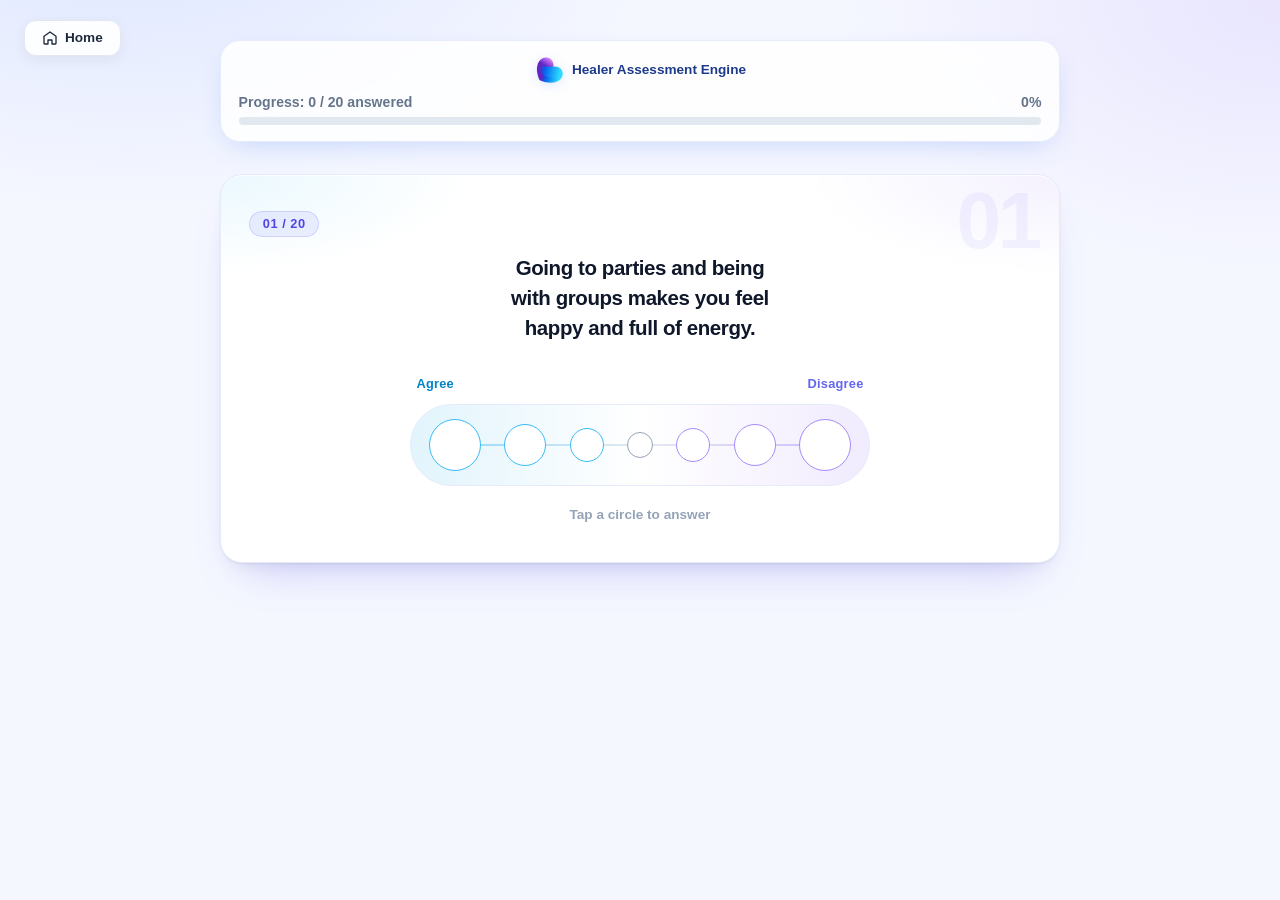
==== commit fb6151fb: "Completed personality characters" ====
--- a/personality-test.html
+++ b/personality-test.html
@@ -118,7 +118,6 @@
 
   </section>
 
-  <script src="./scripts/characters.js"></script>
   <script src="./scripts/types-data.js"></script>
   <script src="./scripts/questions.js"></script>
   <script src="./scripts/quiz.js"></script>
--- a/styles/characters.css
+++ b/styles/characters.css
@@ -1,158 +1,171 @@
 /* ========================================================
-   CHARACTERS – animated premium characters
-   Used on: results screen + personality types page
+   CHARACTERS – premium 3D character images
+   (types page + results page)
    ======================================================== */
 
 .fullbody-character-stage {
+  --acc: #7C63F6;
   position: relative;
-  width: 210px;
-  height: 250px;
-  margin: 0.8rem auto;
+  width: 260px;
+  aspect-ratio: 3 / 4;
+  margin: 0.4rem auto;
   display: flex;
-  align-items: center;
+  align-items: flex-end;
   justify-content: center;
+  transform-style: preserve-3d;
+  /* tilt + lift are controlled by --rx --ry --lift --sc (smooth) */
+  transform: perspective(900px) translateY(var(--lift, 0px)) rotateX(var(--rx, 0deg)) rotateY(var(--ry, 0deg)) scale(var(--sc, 1));
+  transition: transform .45s cubic-bezier(.2, .8, .2, 1);
+  will-change: transform;
 }
 
-.fullbody-svg {
-  position: relative;
-  z-index: 1;
-  width: 180px;
-  height: 240px;
-  overflow: visible;
-  filter: drop-shadow(0 14px 18px rgba(79, 70, 229, .18));
+/* ---------- glass orb behind the character ---------- */
+.fullbody-character-stage::before {
+  content: "";
+  position: absolute;
+  left: 50%;
+  bottom: 9%;
+  width: 86%;
+  aspect-ratio: 1;
+  border-radius: 50%;
+  background:
+    radial-gradient(circle at 30% 22%, rgba(255, 255, 255, .95) 0, rgba(255, 255, 255, 0) 40%),
+    radial-gradient(circle at 72% 80%, color-mix(in srgb, var(--acc) 60%, transparent) 0, transparent 62%),
+    linear-gradient(160deg, color-mix(in srgb, var(--acc) 20%, #fff) 0%, color-mix(in srgb, var(--acc) 44%, #ede9fe) 100%);
+  box-shadow:
+    inset 0 0 0 1px rgba(255, 255, 255, .75),
+    inset 0 -22px 44px color-mix(in srgb, var(--acc) 38%, transparent),
+    0 34px 54px -24px color-mix(in srgb, var(--acc) 75%, transparent);
+  transform: translate3d(-50%, 0, -40px);
+  animation: orbBreath 5.2s ease-in-out infinite;
+  transition: filter .45s ease;
 }
 
-.char-body-float {
-  animation: fullBodyFloat 3.4s ease-in-out infinite;
+/* ---------- glowing arc that circles the orb ---------- */
+.fullbody-character-stage::after {
+  content: "";
+  position: absolute;
+  left: 50%;
+  bottom: 3.5%;
+  width: 98%;
+  aspect-ratio: 1;
+  border-radius: 50%;
+  background: conic-gradient(from 0deg,
+      transparent 0 58%,
+      color-mix(in srgb, var(--acc) 85%, transparent) 88%,
+      #fff 100%);
+  -webkit-mask: radial-gradient(farthest-side, transparent calc(100% - 3px), #000 calc(100% - 2px));
+  mask: radial-gradient(farthest-side, transparent calc(100% - 3px), #000 calc(100% - 2px));
+  filter: drop-shadow(0 0 6px color-mix(in srgb, var(--acc) 80%, transparent));
+  transform: translate3d(-50%, 0, -60px) rotate(0deg);
+  animation: ringSweep 7s linear infinite;
+  opacity: .9;
+  transition: opacity .45s ease;
 }
 
-.char-arm-right {
-  transform-origin: 122px 102px;
-  animation: armWave 3s ease-in-out infinite;
+/* ---------- the character ---------- */
+.char-img {
+  position: relative;
+  z-index: 2;
+  width: 100%;
+  height: 100%;
+  object-fit: contain;
+  object-position: bottom;
+  user-select: none;
+  filter: drop-shadow(0 5px 2px rgba(30, 27, 75, .3));
+  /* the picture is cut at the bottom – fade it out softly */
+  -webkit-mask-image: linear-gradient(to bottom, #000 84%, transparent 100%);
+  mask-image: linear-gradient(to bottom, #000 84%, transparent 100%);
+  transform: translate3d(0, 0, 40px);
+  animation: charFloat 5s ease-in-out infinite;
 }
 
-.char-arm-left {
-  transform-origin: 55px 102px;
-  animation: armSwingLeft 3.4s ease-in-out infinite;
+/* ---------- twinkling sparkles ---------- */
+.spark {
+  position: absolute;
+  z-index: 3;
+  width: 13px;
+  height: 13px;
+  background: var(--acc);
+  clip-path: polygon(50% 0, 62% 38%, 100% 50%, 62% 62%, 50% 100%, 38% 62%, 0 50%, 38% 38%);
+  filter: drop-shadow(0 0 5px var(--acc));
+  animation: twinkle 3.2s ease-in-out infinite;
 }
 
-/* transform-box keeps the blink / pulse centred on the shape itself */
-.char-eye,
-.prop-pulse,
-.char-ground,
-.char-aura-ring {
-  transform-box: fill-box;
-  transform-origin: center;
+.spark.s1 {
+  top: 16%;
+  left: 6%;
 }
 
-.char-eye {
-  animation: eyeBlink 4.2s infinite;
+.spark.s2 {
+  top: 34%;
+  right: 3%;
+  width: 9px;
+  height: 9px;
+  animation-delay: -1.1s;
 }
 
-.prop-pulse {
-  animation: propGlow 2.2s ease-in-out infinite;
+.spark.s3 {
+  bottom: 38%;
+  left: 1%;
+  width: 8px;
+  height: 8px;
+  animation-delay: -2.1s;
 }
 
-.char-ground {
-  animation: groundPulse 3.4s ease-in-out infinite;
-}
-
-.char-aura-ring {
-  animation: auraBreath 4s ease-in-out infinite;
-}
-
-@keyframes fullBodyFloat {
+/* ---------- animations ---------- */
+@keyframes charFloat {
 
   0%,
   100% {
-    transform: translateY(0);
+    transform: translate3d(0, 0, 40px);
   }
 
   50% {
-    transform: translateY(-6px);
+    transform: translate3d(0, -9px, 40px);
   }
 }
 
-@keyframes groundPulse {
+@keyframes orbBreath {
 
   0%,
   100% {
-    transform: scale(1);
-    opacity: 1;
+    transform: translate3d(-50%, 0, -40px) scale(1);
   }
 
   50% {
-    transform: scale(.86);
-    opacity: .7;
+    transform: translate3d(-50%, 0, -40px) scale(1.045);
   }
 }
 
-@keyframes auraBreath {
+@keyframes ringSweep {
+  from {
+    transform: translate3d(-50%, 0, -60px) rotate(0deg);
+  }
+
+  to {
+    transform: translate3d(-50%, 0, -60px) rotate(360deg);
+  }
+}
+
+@keyframes twinkle {
 
   0%,
   100% {
-    transform: scale(1);
-  }
-
-  50% {
-    transform: scale(1.06);
-  }
-}
-
-@keyframes armWave {
-
-  0%,
-  100% {
-    transform: rotate(0deg);
-  }
-
-  50% {
-    transform: rotate(-8deg);
-  }
-}
-
-@keyframes armSwingLeft {
-
-  0%,
-  100% {
-    transform: rotate(0deg);
-  }
-
-  50% {
-    transform: rotate(5deg);
-  }
-}
-
-@keyframes eyeBlink {
-
-  0%,
-  92%,
-  100% {
-    transform: scaleY(1);
-  }
-
-  95% {
-    transform: scaleY(0.1);
-  }
-}
-
-@keyframes propGlow {
-
-  0%,
-  100% {
-    opacity: 0.85;
-    transform: scale(1);
+    opacity: .25;
+    transform: scale(.5) rotate(0deg);
   }
 
   50% {
     opacity: 1;
-    transform: scale(1.12);
+    transform: scale(1.15) rotate(45deg);
   }
 }
 
 @media (prefers-reduced-motion: reduce) {
 
-  .fullbody-svg *,
+  .char-img,
+  .spark,
   .fullbody-character-stage::before,
   .fullbody-character-stage::after {
     animation: none !important;
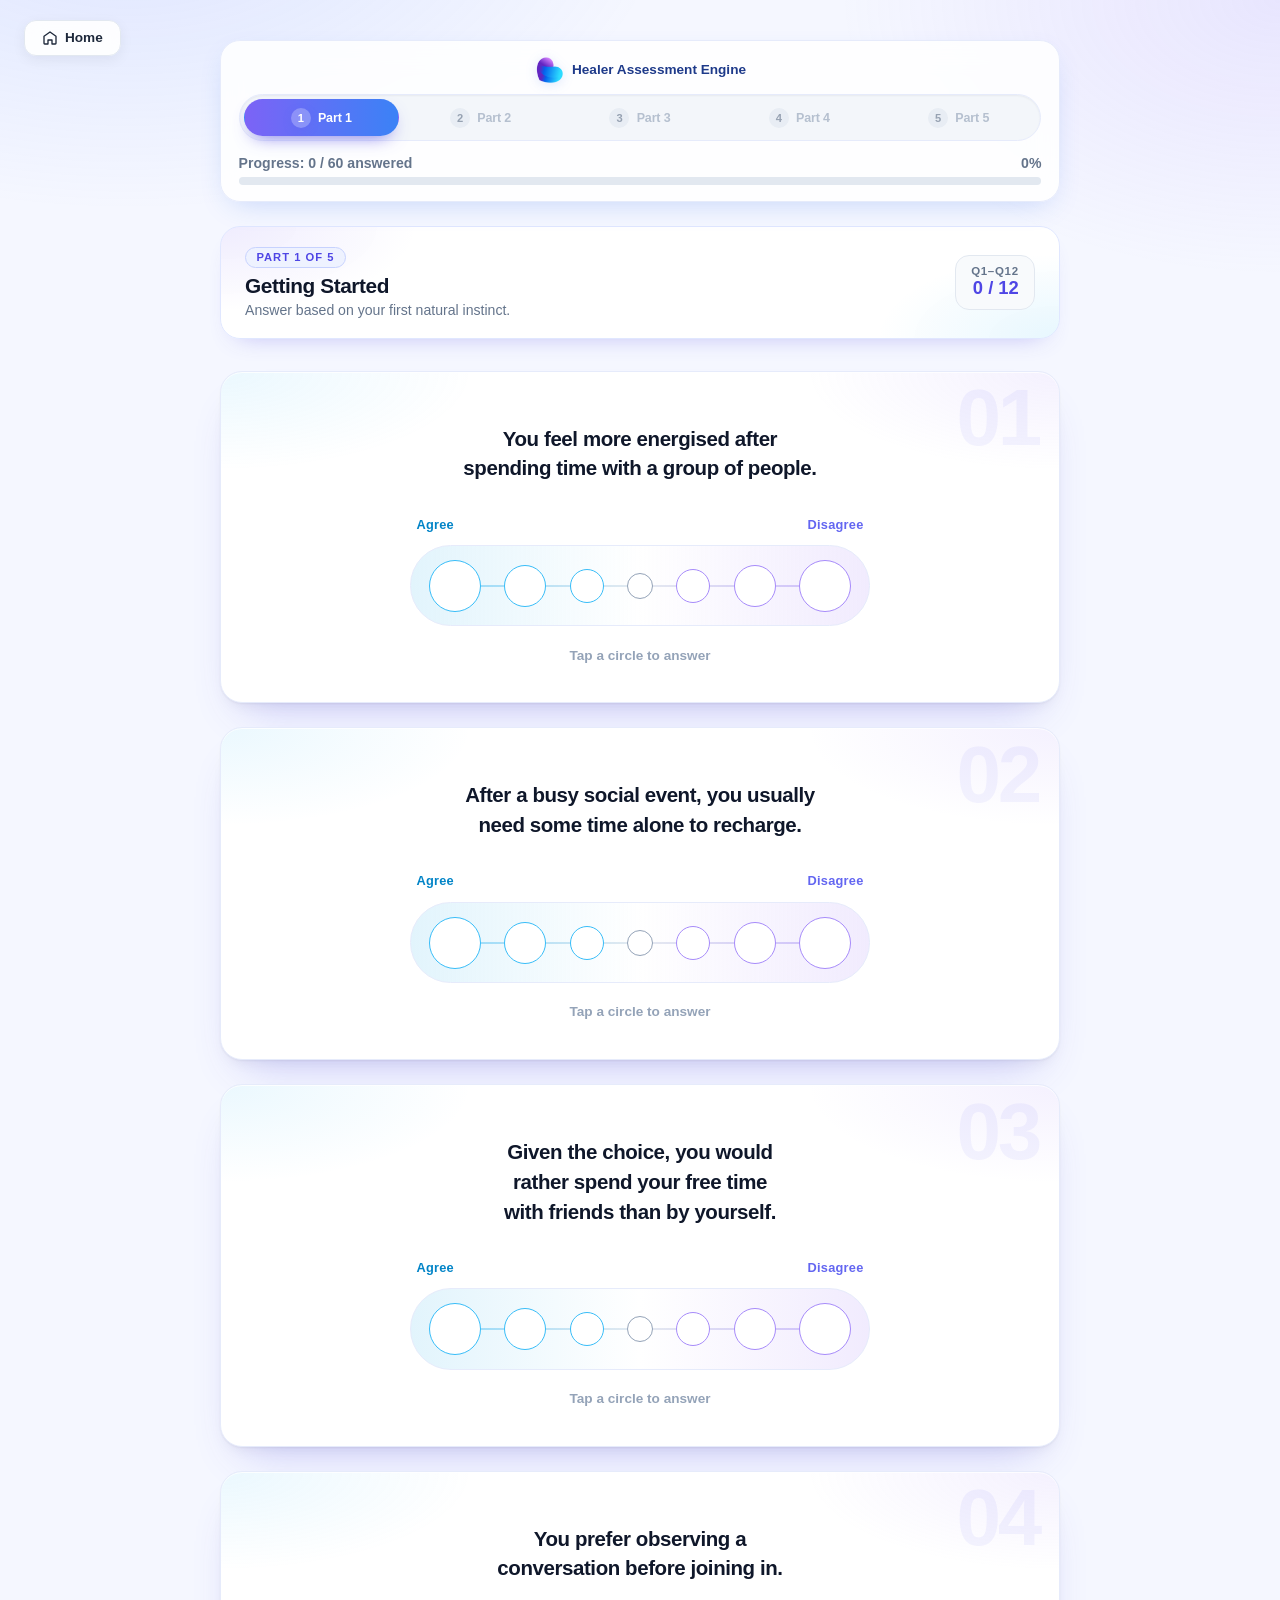
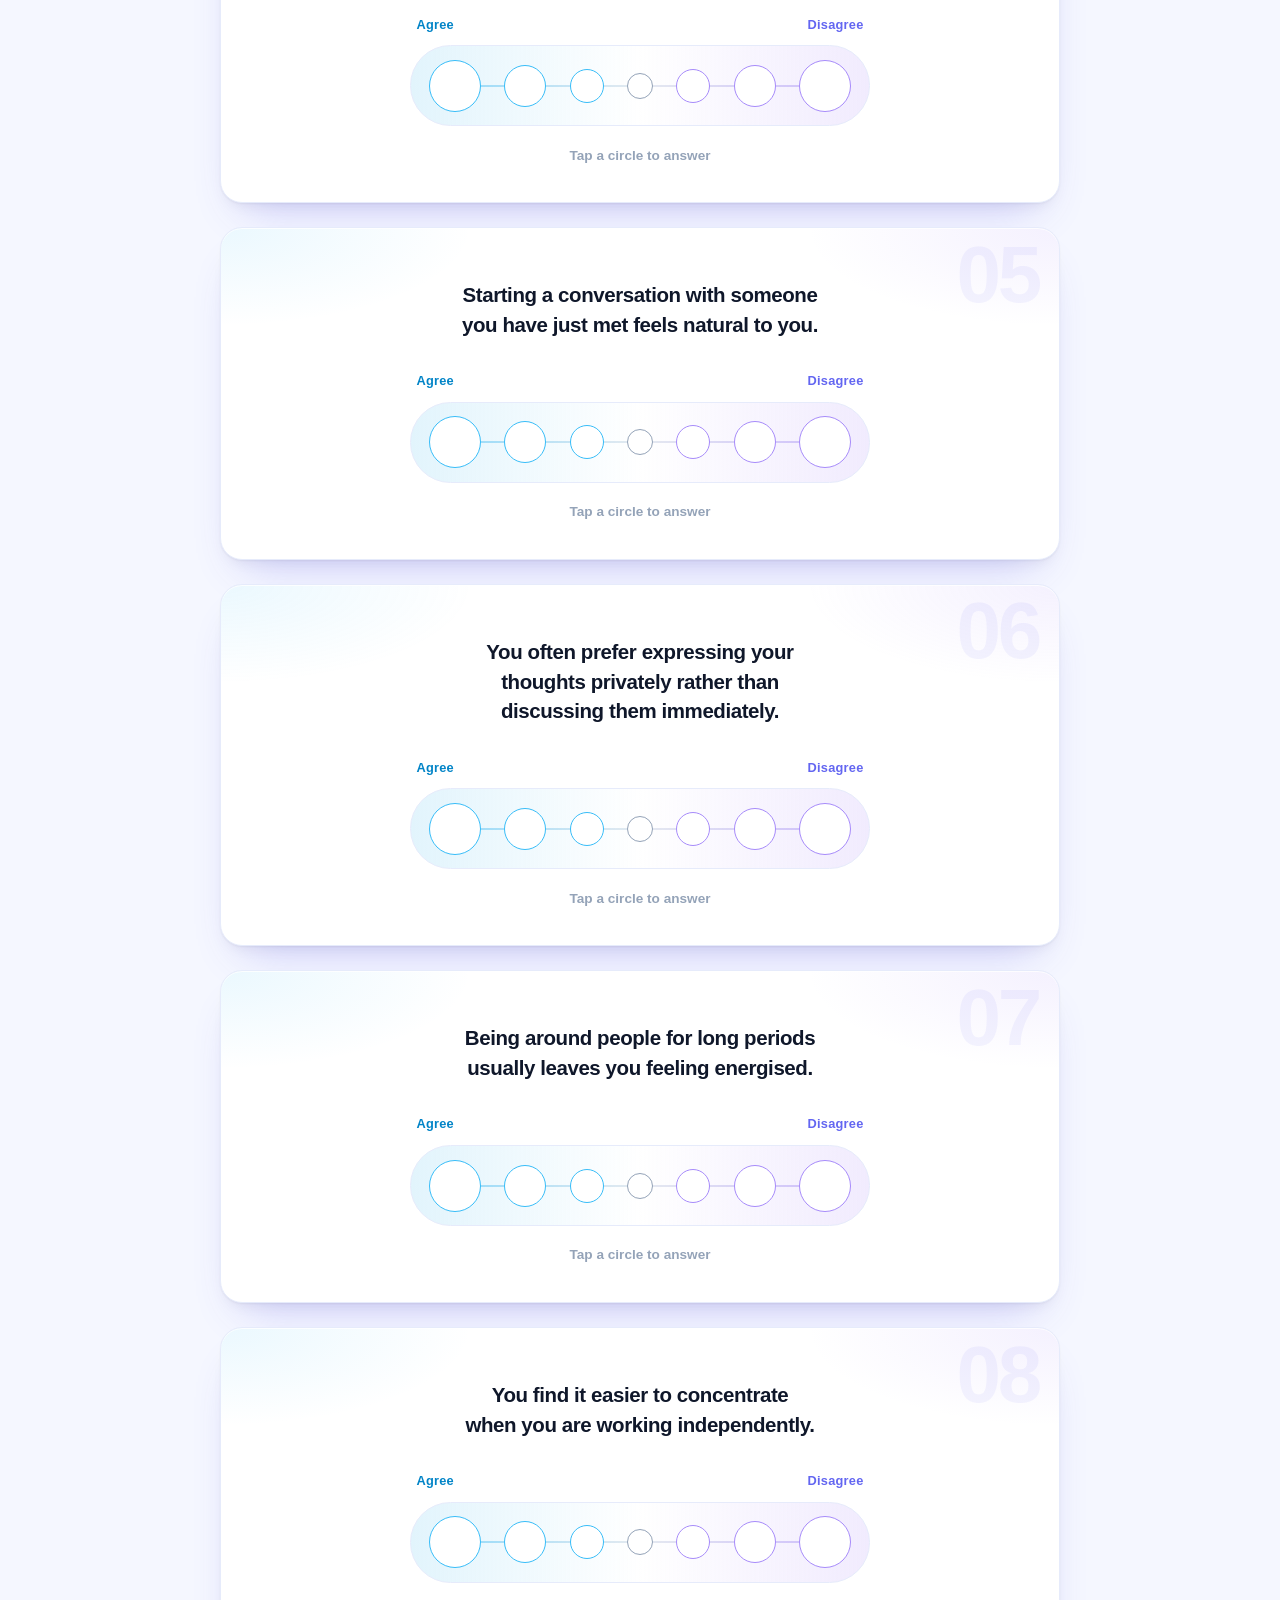
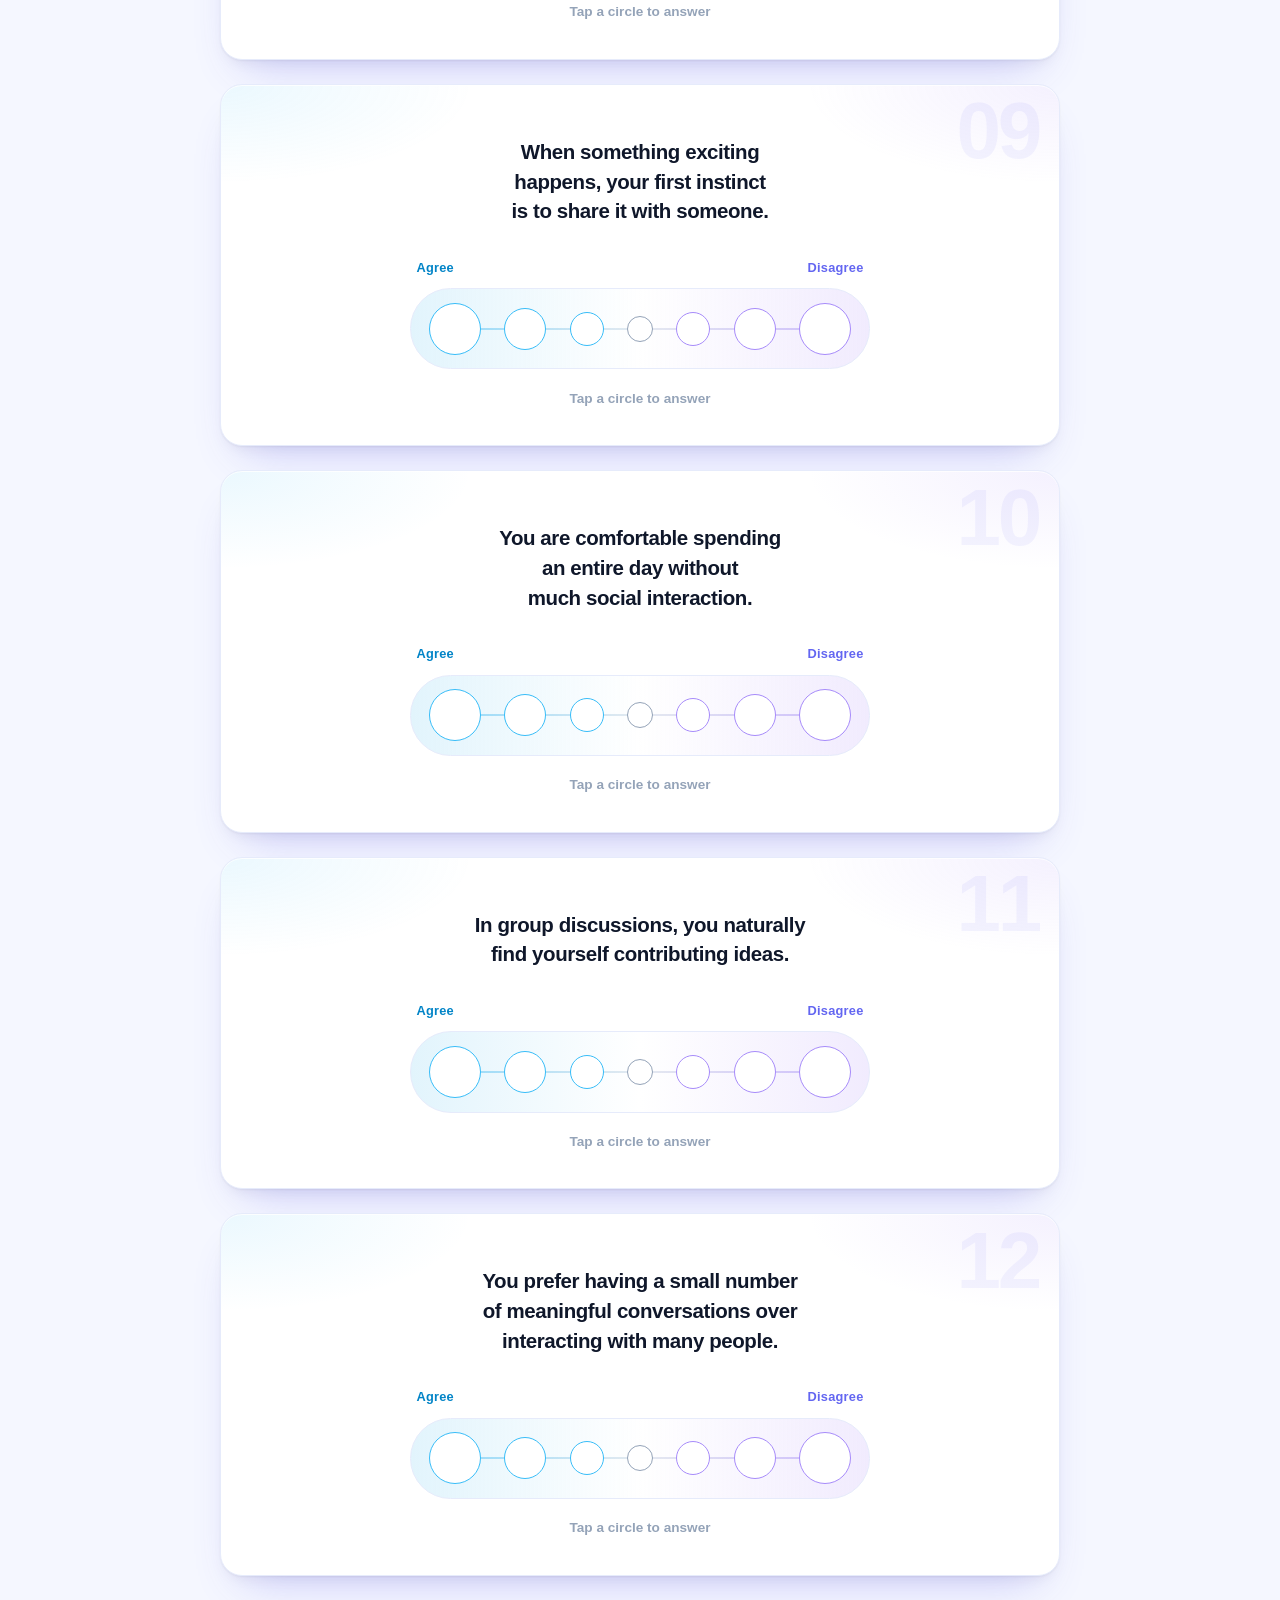
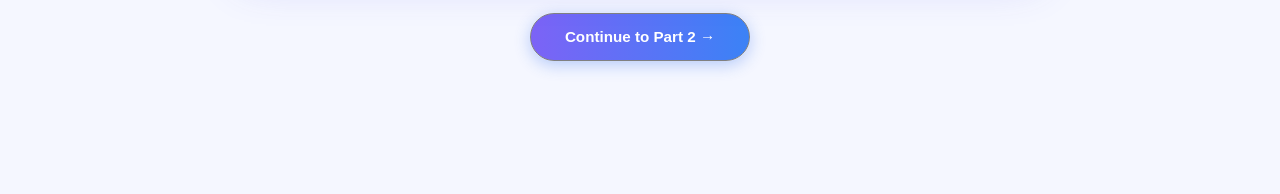
==== commit b3c97d99: "redesigned the result page then added 60 qns" ====
--- a/personality-test.html
+++ b/personality-test.html
@@ -7,8 +7,6 @@
   <title>Healer | Personality Assessment Test</title>
   <link rel="stylesheet" href="./styles/base.css" />
   <link rel="stylesheet" href="./styles/quiz.css" />
-  <link rel="stylesheet" href="./styles/results.css" />
-  <link rel="stylesheet" href="./styles/characters.css" />
 </head>
 
 <body>
@@ -24,14 +22,18 @@
   <!-- ================= QUIZ SCREEN ================= -->
   <main id="quizScreen" class="quiz-container">
 
-    <!-- Sticky Progress Header -->
+    <!-- Sticky Progress & 5-Part Stepper Header -->
     <header class="quiz-header">
       <div class="quiz-brand-mini">
         <img src="./images/healer-logo.webp" alt="Healer Logo" class="brand-logo-small" />
         <span>Healer Assessment Engine</span>
       </div>
+
+      <!-- 5 Parts Stepper -->
+      <nav id="partStepper" class="part-stepper" aria-label="Assessment parts"></nav>
+
       <div class="progress-info">
-        <span id="progressText">Progress: 0 / 20 answered</span>
+        <span id="progressText">Progress: 0 / 60 answered</span>
         <span id="progressPercent">0%</span>
       </div>
       <div class="progress-bar-track">
@@ -39,10 +41,16 @@
       </div>
     </header>
 
-    <!-- One question at a time -->
+    <!-- Current Part Header Banner -->
+    <div id="partBanner" class="part-banner"></div>
+
+    <!-- 12 Question Cards for the Active Part -->
     <section id="questionsContainer" class="questions-list"></section>
 
-    <!-- Previous / Finish -->
+    <!-- Helpful reminder if a question in this part is skipped -->
+    <p id="partAlert" class="part-alert" role="alert" hidden></p>
+
+    <!-- Part Navigation -->
     <div class="quiz-nav">
       <button id="prevBtn" class="btn-prev" type="button" hidden>
         <span class="prev-icon" aria-hidden="true">
@@ -50,78 +58,21 @@
             <path d="M15 6l-6 6 6 6" />
           </svg>
         </span>
-        <span>Previous</span>
+        <span>Previous Part</span>
       </button>
-      <button id="submitQuizBtn" class="btn-start-gradient" type="button" hidden disabled>Complete &amp; View Results
-        &rarr;</button>
+
+      <button id="nextBtn" class="btn-start-gradient btn-next" type="button">
+        Next Part &rarr;
+      </button>
+
+      <button id="submitQuizBtn" class="btn-start-gradient" type="button" hidden>
+        Complete &amp; View Results &rarr;
+      </button>
     </div>
   </main>
 
-  <!-- ================= CLEAN RESULTS SCREEN (REPLACE OLD RESULTS SECTION WITH THIS) ================= -->
-  <section id="resultsScreen" class="results-container" style="display: none;">
-
-    <header class="results-header">
-      <span id="dominantEnergyBadge" class="energy-main-pill">INTROVERT PERSONALITY</span>
-      <h1 id="resultTypeTitle" class="result-title">The Visionary Architect</h1>
-      <p id="resultRoleGroup" class="result-group-subtitle">Analyst Archetype • Strategic &amp; Independent</p>
-
-      <!-- FULL-BODY ANIMATED CHARACTER -->
-      <div id="characterStage" class="fullbody-character-stage"></div>
-
-      <p id="resultTypeTagline" class="result-tagline"></p>
-    </header>
-
-    <!-- 1. INTROVERT VS EXTROVERT PERCENTAGE BAR -->
-    <div class="results-card ie-highlight-card">
-      <h3 class="card-heading">Energy Orientation: Introvert vs. Extrovert</h3>
-
-      <div class="ie-score-labels">
-        <div class="ie-stat-box">
-          <span class="ie-title intro-color">Introvert</span>
-          <strong id="introvertPctText" class="ie-big-num intro-color">65%</strong>
-        </div>
-        <div class="ie-stat-box" style="text-align: right;">
-          <span class="ie-title extro-color">Extrovert</span>
-          <strong id="extrovertPctText" class="ie-big-num extro-color">35%</strong>
-        </div>
-      </div>
-
-      <div class="ie-meter-track">
-        <div id="introvertBar" class="ie-bar-intro" style="width: 65%;"></div>
-        <div id="extrovertBar" class="ie-bar-extro" style="width: 35%;"></div>
-      </div>
-
-      <p id="ieSummaryText" class="ie-summary-note"></p>
-    </div>
-
-    <!-- 2. KEY FEATURES (CLEAN 4 PILLS) -->
-    <div class="results-card">
-      <h3 class="card-heading">Key Features &amp; Core Traits</h3>
-      <div id="keyFeaturesGrid" class="key-features-grid"></div>
-    </div>
-
-    <!-- 3. BUTTON TO EXPLORE ALL PERSONALITY TYPES -->
-    <div class="results-card explore-cta-banner">
-      <div class="explore-cta-text">
-        <h3>Explore All Personality Types</h3>
-        <p>View all 8 Introvert and Extrovert animated characters across Analysts, Diplomats, Sentinels, and Explorers.
-        </p>
-      </div>
-      <div class="results-actions-row">
-        <a href="personality-types.html" class="btn-start-gradient"
-          style="text-decoration: none; display: inline-block;">
-          View All Personality Types &rarr;
-        </a>
-        <a href="index.html" class="btn-secondary">Retake Test</a>
-      </div>
-    </div>
-
-  </section>
-
-  <script src="./scripts/types-data.js"></script>
   <script src="./scripts/questions.js"></script>
   <script src="./scripts/quiz.js"></script>
-  <script src="./scripts/results.js"></script>
 </body>
 
 </html>
--- a/styles/base.css
+++ b/styles/base.css
@@ -29,16 +29,22 @@
 
 body {
   min-height: 100vh;
-  background:
-    radial-gradient(900px 500px at 10% -10%, rgba(99, 140, 255, .16), transparent 60%),
-    radial-gradient(800px 500px at 100% 0%, rgba(167, 139, 250, .16), transparent 55%),
-    #f5f7ff;
-  background-attachment: fixed;
+  background: #f5f7ff;
   color: var(--text-main);
   padding: 2.5rem 1rem 5rem;
   overflow-x: hidden;
 }
 
+body::before {
+  content: "";
+  position: fixed;
+  inset: 0;
+  z-index: -2;
+  pointer-events: none;
+  background:
+    radial-gradient(900px 500px at 10% -10%, rgba(99, 140, 255, .16), transparent 60%),
+    radial-gradient(800px 500px at 100% 0%, rgba(167, 139, 250, .16), transparent 55%);
+}
 /* ---------- Brand header & logo ---------- */
 .brand-header {
   margin-bottom: 1.2rem;
--- a/styles/quiz.css
+++ b/styles/quiz.css
@@ -102,7 +102,6 @@
 
 /* big number on the right */
 .question-item::after {
-  content: counter(qn, decimal-leading-zero);
   content: attr(data-num);
   position: absolute;
   right: 1.25rem;
@@ -616,4 +615,389 @@
   .question-item.leave-prev {
     animation: none !important;
   }
+}
+
+/* ========================================================
+   5-PART STEPPER, PART BANNER & CARD GROUP ANIMATIONS
+   ======================================================== */
+
+/* ---------- 5-Part Stepper inside sticky header ---------- */
+/* ---------- Minimalist Glass Segmented 5-Part Stepper ---------- */
+.part-stepper {
+  display: grid;
+  grid-template-columns: repeat(5, 1fr);
+  gap: 4px;
+  padding: 4px;
+  margin: 0.45rem 0 0.85rem;
+  border-radius: 999px;
+  background: rgba(241, 245, 249, 0.85);
+  border: 1px solid #e6ebfb;
+  box-shadow: inset 0 1px 2px rgba(15, 23, 42, 0.05);
+}
+
+.part-step {
+  display: inline-flex;
+  align-items: center;
+  justify-content: center;
+  gap: 0.45rem;
+  padding: 0.46rem 0.6rem;
+  border-radius: 999px;
+  border: 1px solid transparent;
+  background: transparent;
+  color: #94a3b8;
+  font-size: 0.78rem;
+  font-weight: 600;
+  letter-spacing: -0.01em;
+  cursor: pointer;
+  transition: background 0.25s ease, color 0.25s ease, box-shadow 0.25s ease, border-color 0.25s ease;
+}
+
+.part-step:disabled {
+  cursor: not-allowed;
+  opacity: 0.6;
+}
+
+.part-step-dot {
+  width: 19px;
+  height: 19px;
+  flex: none;
+  display: grid;
+  place-items: center;
+  border-radius: 50%;
+  font-size: 0.68rem;
+  font-weight: 700;
+  background: rgba(148, 163, 184, 0.16);
+  color: #64748b;
+  transition: background 0.25s ease, color 0.25s ease;
+}
+
+/* Unlocked (visited) part */
+.part-step.is-unlocked {
+  color: #475569;
+}
+
+.part-step:not(:disabled):not(.is-active):hover {
+  background: rgba(255, 255, 255, 0.65);
+  color: #1e293b;
+}
+
+/* Completed part */
+.part-step.is-complete {
+  color: #334155;
+}
+
+.part-step.is-complete .part-step-dot {
+  background: rgba(16, 185, 129, 0.14);
+  color: #059669;
+}
+
+/* Active part: crisp elevated white pill */
+.part-step.is-active {
+  background: #ffffff;
+  border-color: rgba(226, 232, 240, 0.9);
+  color: #0f172a;
+  font-weight: 700;
+  box-shadow:
+    0 4px 12px -4px rgba(79, 70, 229, 0.22),
+    0 1px 2px rgba(15, 23, 42, 0.06);
+}
+
+.part-step.is-active .part-step-dot {
+  background: linear-gradient(135deg, #7C63F6, #3b82f6);
+  color: #ffffff;
+  box-shadow: 0 3px 8px -2px rgba(99, 102, 241, 0.55);
+}
+
+.part-step:disabled {
+  cursor: not-allowed;
+  opacity: 0.65;
+}
+
+.part-step-dot {
+  width: 20px;
+  height: 20px;
+  flex: none;
+  display: grid;
+  place-items: center;
+  border-radius: 50%;
+  font-size: 0.7rem;
+  font-weight: 800;
+  background: #e2e8f0;
+  color: #64748b;
+  transition: background 0.25s ease, color 0.25s ease;
+}
+
+.part-step.is-unlocked {
+  background: #ffffff;
+  border-color: #cbd5e1;
+  color: #475569;
+}
+
+.part-step.is-complete {
+  background: #eef2ff;
+  border-color: #c7d2fe;
+  color: #4f46e5;
+}
+
+.part-step.is-complete .part-step-dot {
+  background: #10b981;
+  color: #ffffff;
+}
+
+.part-step.is-active {
+  background: linear-gradient(90deg, #7C63F6, #3b82f6);
+  border-color: transparent;
+  color: #ffffff;
+  box-shadow: 0 8px 18px -8px rgba(79, 70, 229, 0.75);
+}
+
+.part-step.is-active .part-step-dot {
+  background: rgba(255, 255, 255, 0.25);
+  color: #ffffff;
+}
+
+.part-step:not(:disabled):not(.is-active):hover {
+  transform: translateY(-1px);
+  border-color: #a5b4fc;
+  color: #4338ca;
+}
+
+/* ---------- Part Banner ---------- */
+.part-banner {
+  display: flex;
+  align-items: center;
+  justify-content: space-between;
+  gap: 1rem;
+  margin-top: 1.5rem;
+  padding: 1.25rem 1.5rem;
+  border-radius: 20px;
+  background:
+    radial-gradient(280px 120px at 0% 0%, rgba(124, 99, 246, 0.12), transparent 70%),
+    radial-gradient(260px 120px at 100% 100%, rgba(56, 189, 248, 0.12), transparent 70%),
+    rgba(255, 255, 255, 0.92);
+  border: 1px solid #e0e7ff;
+  box-shadow: 0 12px 26px -18px rgba(79, 70, 229, 0.45);
+  animation: partBannerIn 0.45s cubic-bezier(0.2, 0.8, 0.2, 1) both;
+}
+
+@keyframes partBannerIn {
+  from {
+    opacity: 0;
+    transform: translateY(-10px);
+  }
+
+  to {
+    opacity: 1;
+    transform: translateY(0);
+  }
+}
+
+.part-pill {
+  display: inline-block;
+  font-size: 0.7rem;
+  font-weight: 800;
+  letter-spacing: 0.09em;
+  text-transform: uppercase;
+  color: #4f46e5;
+  background: #eef2ff;
+  border: 1px solid #c7d2fe;
+  padding: 0.22rem 0.65rem;
+  border-radius: 999px;
+  margin-bottom: 0.35rem;
+}
+
+.part-banner-title {
+  font-size: 1.3rem;
+  font-weight: 800;
+  letter-spacing: -0.02em;
+  color: #0f172a;
+  line-height: 1.2;
+}
+
+.part-banner-sub {
+  font-size: 0.88rem;
+  color: #64748b;
+  margin-top: 0.2rem;
+}
+
+.part-banner-stat {
+  flex: none;
+  text-align: right;
+  padding: 0.6rem 0.95rem;
+  border-radius: 14px;
+  background: #f8fafc;
+  border: 1px solid #e2e8f0;
+}
+
+.part-range {
+  display: block;
+  font-size: 0.72rem;
+  font-weight: 700;
+  letter-spacing: 0.06em;
+  text-transform: uppercase;
+  color: #64748b;
+}
+
+.part-done-count {
+  font-size: 1.15rem;
+  font-weight: 800;
+  color: #4f46e5;
+}
+
+/* ---------- Answered check pill inside each card ---------- */
+.q-top {
+  justify-content: space-between;
+}
+
+.q-check {
+  font-size: 0.74rem;
+  font-weight: 700;
+  color: #059669;
+  background: #ecfdf5;
+  border: 1px solid #a7f3d0;
+  padding: 0.22rem 0.65rem;
+  border-radius: 999px;
+  opacity: 0;
+  transform: scale(0.85);
+  transition: opacity 0.25s ease, transform 0.25s cubic-bezier(0.3, 1.4, 0.5, 1);
+}
+
+.question-item.answered .q-check {
+  opacity: 1;
+  transform: scale(1);
+}
+
+/* ---------- Snappy, Smooth Part Transitions ---------- */
+.part-banner.banner-pop {
+  animation: partBannerIn 0.28s cubic-bezier(0.22, 1, 0.36, 1) both;
+}
+
+.questions-list.part-enter-next .part-card {
+  animation: partCardInNext 0.32s cubic-bezier(0.22, 1, 0.36, 1) backwards;
+  animation-delay: calc(var(--i, 0) * 35ms);
+}
+
+.questions-list.part-enter-prev .part-card {
+  animation: partCardInPrev 0.32s cubic-bezier(0.22, 1, 0.36, 1) backwards;
+  animation-delay: calc(var(--i, 0) * 35ms);
+}
+
+@keyframes partCardInNext {
+  from {
+    opacity: 0;
+    transform: translateY(14px);
+  }
+
+  to {
+    opacity: 1;
+    transform: translateY(0);
+  }
+}
+
+@keyframes partCardInPrev {
+  from {
+    opacity: 0;
+    transform: translateY(-12px);
+  }
+
+  to {
+    opacity: 1;
+    transform: translateY(0);
+  }
+}
+
+.questions-list.part-leave-next,
+.questions-list.part-leave-prev {
+  animation: partOutFast 0.11s ease-out forwards;
+  pointer-events: none;
+}
+
+@keyframes partOutFast {
+  to {
+    opacity: 0;
+    transform: translateY(-8px);
+  }
+}
+
+/* ---------- Highlight & shake if user skips a question ---------- */
+.question-item.needs-answer {
+  border-color: #f43f5e;
+  box-shadow:
+    0 0 0 4px rgba(244, 63, 94, 0.14),
+    0 18px 34px -20px rgba(244, 63, 94, 0.45);
+  animation: gentleShake 0.42s ease !important;
+}
+
+@keyframes gentleShake {
+
+  0%,
+  100% {
+    transform: translateX(0);
+  }
+
+  22% {
+    transform: translateX(-7px);
+  }
+
+  45% {
+    transform: translateX(7px);
+  }
+
+  68% {
+    transform: translateX(-4px);
+  }
+
+  85% {
+    transform: translateX(4px);
+  }
+}
+
+.part-alert {
+  max-width: 520px;
+  margin: 0 auto 0.5rem;
+  padding: 0.7rem 1.1rem;
+  text-align: center;
+  font-size: 0.86rem;
+  font-weight: 700;
+  color: #be123c;
+  background: #fff1f2;
+  border: 1px solid #fecdd3;
+  border-radius: 14px;
+}
+
+/* ---------- Mobile adjustments ---------- */
+@media (max-width: 600px) {
+  .part-step-label {
+    display: none;
+  }
+
+  .part-step {
+    padding: 0.35rem;
+  }
+
+  .part-banner {
+    flex-direction: column;
+    align-items: flex-start;
+    padding: 1rem 1.1rem;
+  }
+
+  .part-banner-stat {
+    width: 100%;
+    display: flex;
+    align-items: center;
+    justify-content: space-between;
+    text-align: left;
+  }
+}
+
+@media (prefers-reduced-motion: reduce) {
+
+  .part-banner,
+  .questions-list.part-enter-next .part-card,
+  .questions-list.part-enter-prev .part-card,
+  .questions-list.part-leave-next,
+  .questions-list.part-leave-prev,
+  .question-item.needs-answer {
+    animation: none !important;
+  }
 }
